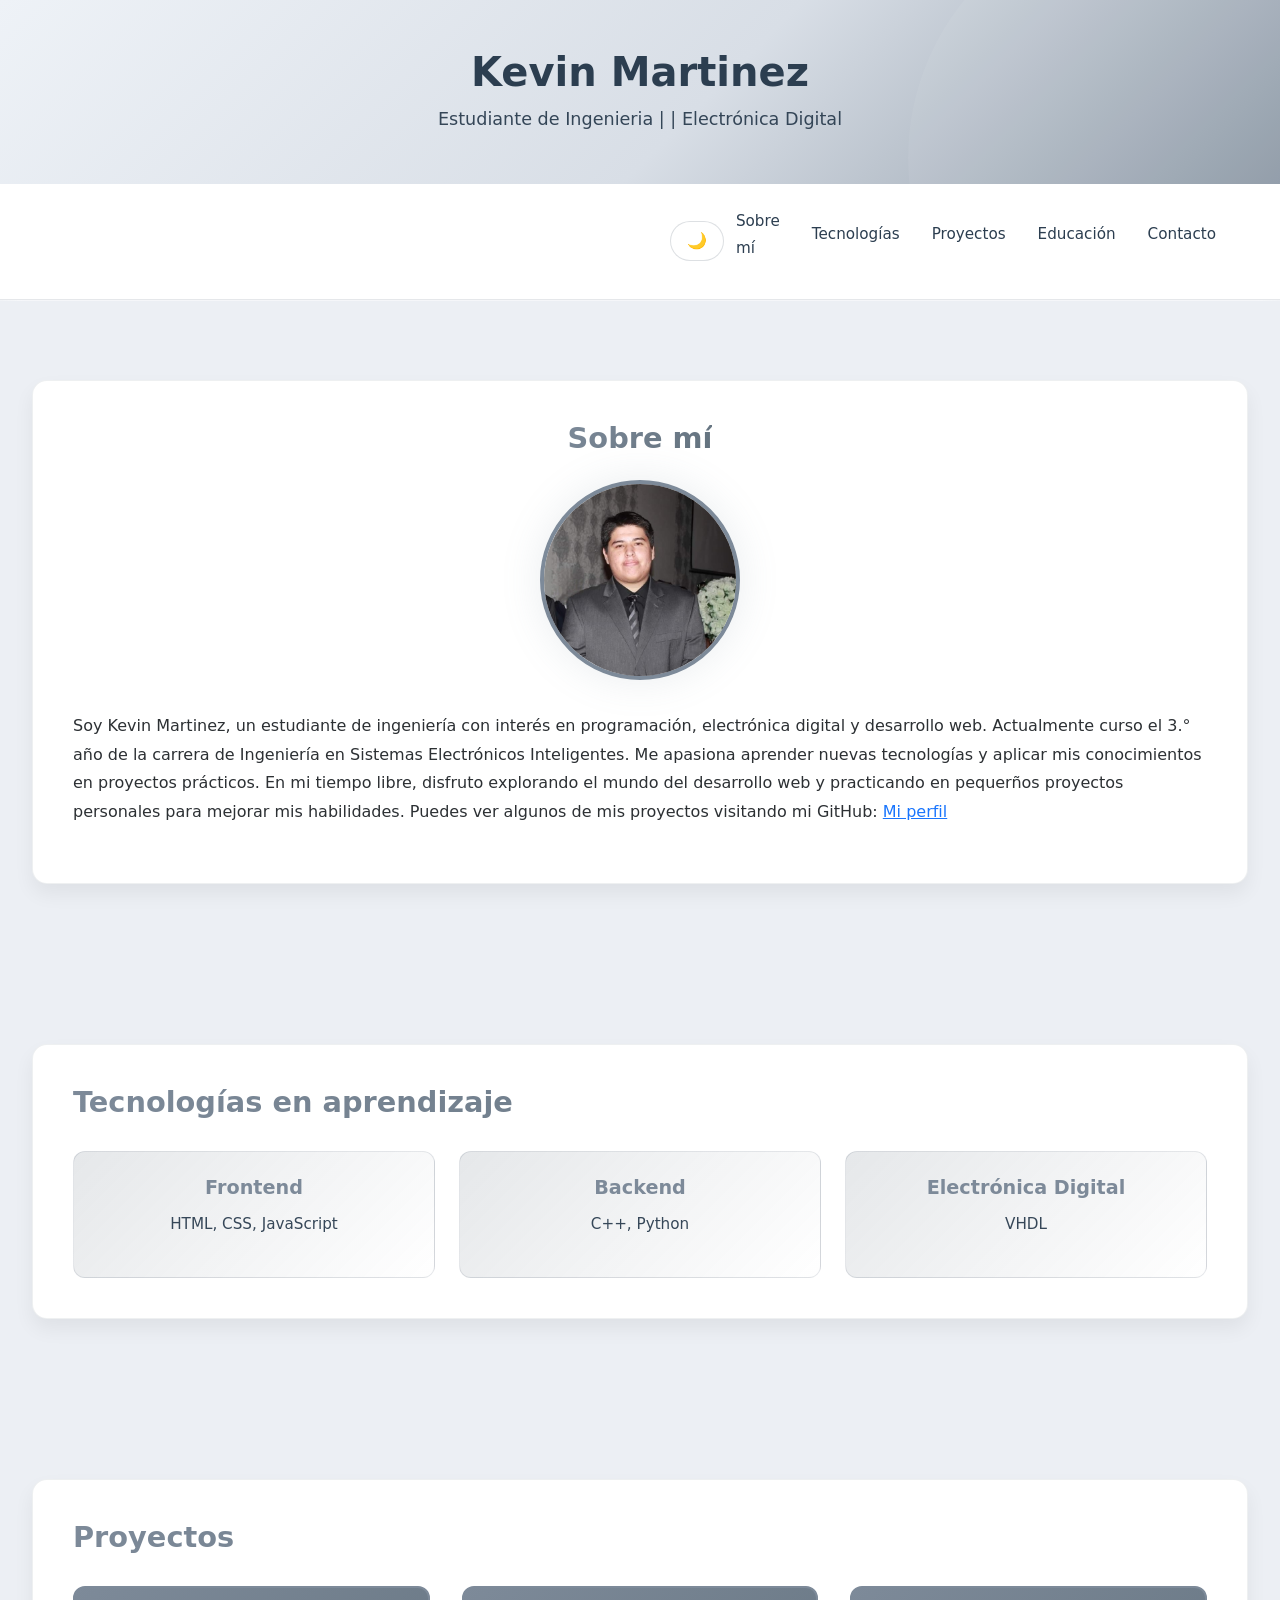
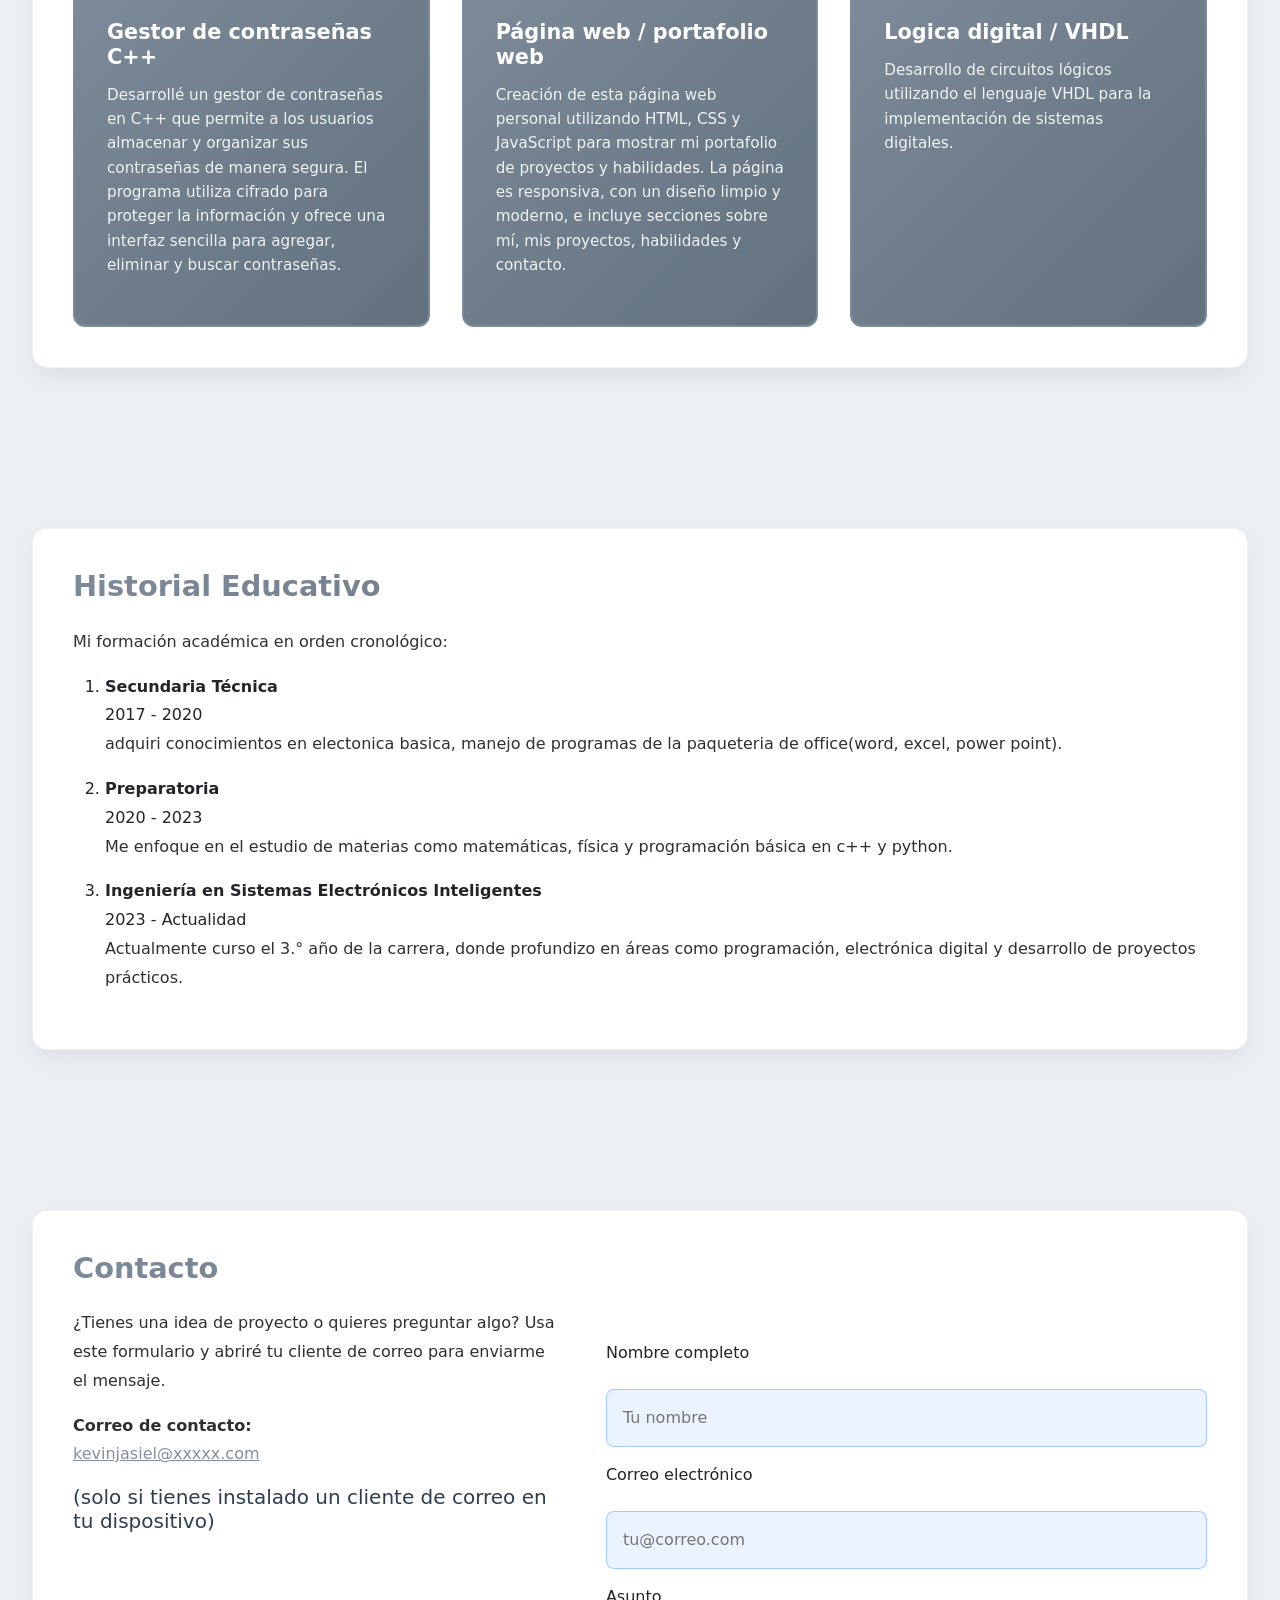
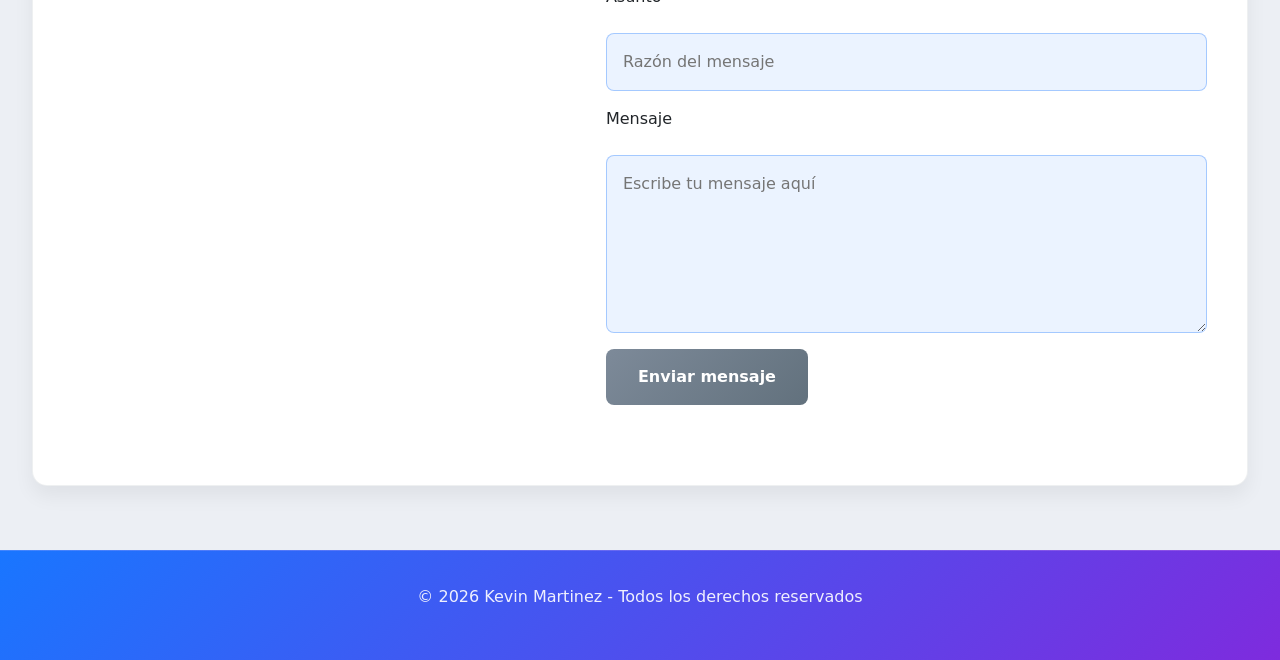
==== index.html @ 5f79be5d "Add files via upload" ====
<!DOCTYPE html>
<html lang="es">

<head>
    <meta charset="UTF-8">
    <meta name="viewport" content="width=device-width, initial-scale=1.0">
    <title>Kevin Martinez | Portafolio</title>

    <!-- CSS -->
    <link rel="stylesheet" href="css/styles.css">

    <!-- Tipografía desde Google Fonts -->
    <link href="https://fonts.googleapis.com/css2?family=Poppins:wght@300;500;700&display=swap" rel="stylesheet">

    <!-- Bootstrap para estilos y componentes listos para usar -->
    <link href="https://cdn.jsdelivr.net/npm/bootstrap@5.3.8/dist/css/bootstrap.min.css" rel="stylesheet" integrity="sha384-sRIl4kxILFvY47J16cr9ZwB07vP4J8+LH7qKQnuqkuIAvNWLzeN8tE5YBujZqJLB" crossorigin="anonymous">
</head>

<body>
    <!-- INICIA ESTRUCTURA SEMANTICA -->
    <!-- HEADER (Estructura semantica) -->
    <header>
        <div class="header-container">
            <div>
                <h1>Kevin Martinez</h1>
                <p style="font-size: 1.1rem; font-weight: 300; margin: 0;">Estudiante de Ingenieria | | Electrónica Digital</p>
            </div>
        </div>
    </header>

    <script src="https://cdn.jsdelivr.net/npm/bootstrap@5.3.8/dist/js/bootstrap.bundle.min.js" integrity="sha384-FKyoEForCGlyvwx9Hj09JcYn3nv7wiPVlz7YYwJrWVcXK/BmnVDxM+D2scQbITxI" crossorigin="anonymous"></script>

    <!-- NAV PRINCIPAL -->
    <nav>
        <div class="nav-container">
            <div class="nav-head">
                <button id="menu-toggle" class="menu-toggle" aria-controls="primary-menu" aria-expanded="false" title="Abrir menú">☰</button>
                <button id="toggle-theme" class="theme-toggle" title="Cambiar modo">🌙</button>
            </div>
            <ul id="primary-menu" class="nav-menu">
                <li><a href="#sobre-mi">Sobre mí</a></li>
                <li><a href="#tecnologias">Tecnologías</a></li>
                <li><a href="#Proyectos">Proyectos</a></li>
                <li><a href="#educacion">Educación</a></li>
                <li><a href="#contacto">Contacto</a></li>
            </ul>
        </div>
    </nav>

    <!-- MAIN -->
    <main>
        <!-- Sección "Sobre mí" -->
        <section id="sobre-mi">
            <!-- agregar clase tarjeta para caja con estilo -->
            <article class="tarjeta">
                <h2>Sobre mí</h2>

                <!-- Foto de perfil -->
                <img src="img/perfil.jpg.jpg" alt="Foto de perfil de Kevin Martinez" width="200" class="profile-img">

                <p>
                    Soy Kevin Martinez, un estudiante de ingeniería con interés en 
                    programación, electrónica digital y desarrollo web. Actualmente curso el 3.° año
                    de la carrera de Ingeniería en Sistemas Electrónicos Inteligentes. 
                 Me apasiona aprender nuevas tecnologías y aplicar mis conocimientos en proyectos 
                 prácticos. En mi tiempo libre, disfruto explorando el mundo del desarrollo web y
                 practicando en pequerños proyectos personales para mejorar mis habilidades.
                 Puedes ver algunos de mis proyectos <!-- Enlace externo: abrir en nueva pestaña -->
                 visitando mi GitHub:
                <a href="https://github.com/jasssyel" target="_blank" rel="noopener noreferrer">Mi perfil</a>
                </p>
            </article>
        </section>

         <!-- SECCIÓN TECNOLOGÍAS (LISTA definición) -->
        <section id="tecnologias">
            <article class="tarjeta">
                <h2>Tecnologías en aprendizaje</h2>
                <div class="tech-grid">
                    <div class="tech-item">
                        <h3>Frontend</h3>
                        <p>HTML, CSS, JavaScript</p>
                    </div>
                    <div class="tech-item">
                        <h3>Backend</h3>
                        <p>C++, Python</p>
                    </div>
                    <div class="tech-item">
                        <h3>Electrónica Digital</h3>
                        <p>VHDL</p>
                    </div>
                </div>
            </article>
        </section>

        <section id="Proyectos">
            <article class="tarjeta">
                <h2>Proyectos</h2>
                <div class="projects-grid">
                    <div class="project-item">
                        <h3>Gestor de contraseñas C++</h3>
                        <p>Desarrollé un gestor de contraseñas en C++ que permite a los usuarios almacenar 
                            y organizar sus contraseñas de manera segura. El programa utiliza cifrado para proteger la 
                            información y ofrece una interfaz sencilla para agregar, eliminar y buscar contraseñas.</p>
                    </div>

                    <div class="project-item">
                        <h3>Página web / portafolio web</h3>
                        <p>Creación de esta página web personal utilizando HTML, CSS y JavaScript 
                            para mostrar mi portafolio de proyectos y habilidades. La página es responsiva,
                             con un diseño limpio y moderno, e incluye secciones sobre mí, mis proyectos, habilidades y contacto.</p>                 
                    </div>
                    <div class="project-item">
                        <h3>Logica digital / VHDL</h3>
                        <p>Desarrollo de circuitos lógicos utilizando el lenguaje VHDL para la implementación
                         de sistemas digitales.</p>
                    </div>
                </div>
            </article>
        </section>

        <!-- SECCIÓN EDUCACION (LISTA ORDENADA) -->
        <section id="educacion">
    <article class="tarjeta">
        <h2>Historial Educativo</h2>

        <p>Mi formación académica en orden cronológico:</p>

        <ol>
            <li>
                 <strong>Secundaria Técnica </strong><br>
                2017 - 2020
                <p>adquiri conocimientos en electonica basica, manejo de programas de la paqueteria de office(word, excel, power point).</p>
            </li>

            <li>
                <strong>Preparatoria </strong><br>
                2020 - 2023
                <p>Me enfoque en el estudio de materias como matemáticas, física y programación básica en c++ y python.</p>
            </li>

            <li>
                <strong>Ingeniería en Sistemas Electrónicos Inteligentes</strong><br>
                2023 - Actualidad
                <p>Actualmente curso el 3.° año de la carrera, donde profundizo en áreas como programación, electrónica digital y desarrollo de proyectos prácticos.</p>
            </li>
        </ol>

    </article>
</section>

        <!-- SECCIÓN CONTACTO -->
        <section id="contacto">
            <article class="tarjeta">
                <h2>Contacto</h2>

                <div class="contact-grid">
                    <div class="contact-info">
                        <p>¿Tienes una idea de proyecto o quieres preguntar algo? Usa este formulario y abriré tu cliente de correo para enviarme el mensaje.</p>
                        <p>
                            <strong>Correo de contacto:</strong><br>
                            <a href="mailto:kevinjasiel1@hotmail.com">kevinjasiel@xxxxx.com</a>
                            <h5>(solo si tienes instalado un cliente de correo en tu dispositivo)</h5>
                        </p>
                    </div>

                    <form id="contact-form" action="#" method="post">
                        <label for="nombre">Nombre completo</label>
                        <input type="text" id="nombre" name="nombre" placeholder="Tu nombre" required>

                        <label for="email">Correo electrónico</label>
                        <input type="email" id="email" name="email" placeholder="tu@correo.com" required>

                        <label for="asunto">Asunto</label>
                        <input type="text" id="asunto" name="asunto" placeholder="Razón del mensaje" required>

                        <label for="mensaje">Mensaje</label>
                        <textarea id="mensaje" name="mensaje" rows="6" placeholder="Escribe tu mensaje aquí" required></textarea>

                        <button type="submit">Enviar mensaje</button>
                        <p class="form-message" aria-live="polite"></p>
                    </form>
                </div>
            </article>
        </section>
    </main>

    <!-- FOOTER (pie de página) -->
    <footer>
        <p>&copy; 2026 Kevin Martinez - Todos los derechos reservados</p>
    </footer>
    <!-- FIN estructura semántica -->

    <!-- Script personalizado para interacciones (tema oscuro, etc.) -->
    <script src="script.js"></script>
</body>

</html>
---- css/styles.css ----
/* VARIABLES GLOBALES - MODO DÍA (CLARO) */
:root {
    --color-primario: #7d8a99; /* gris azulado suave */
    --color-secundario: #62717d; /* gris medio para contraste */
    --color-fondo: #eceff4; /* fondo gris claro */
    --letras-titulo: #2c3e50; /* texto oscuro suave */
    --color-hover: #9aa5b3; /* hover suave */
    --color-accent: #aab7c4; /* acento tenue */
    --color-nav: rgba(255, 255, 255, 0.92); /* navegación clara */
    --color-toggle-bg: rgba(255, 255, 255, 0.85);
    --color-toggle-border: rgba(44, 62, 80, 0.16);

    --fuente-principal: 'Poppins', sans-serif;
    --color-tarjeta: #ffffff;       
    --shadow-lg: 0 20px 40px rgba(0, 0, 0, 0.08);
    --shadow-md: 0 10px 20px rgba(0, 0, 0, 0.06);
    --color-border: rgba(44, 62, 80, 0.12);
    --color-border-light: rgba(44, 62, 80, 0.08);
    --color-shadow-glow: rgba(125, 140, 153, 0.16);
}

/* MODO OSCURO - MODO NOCHE */
body.dark-mode {
    --color-fondo: #0a0e21;
    --color-primario: #00d9ff;
    --color-secundario: #0096d6;
    --letras-titulo: #f1f1f1;
    --color-hover: #00b8d4;
    --color-tarjeta: #596f9e;
    --color-border: rgba(72, 106, 112, 0.2);
    --color-border-light: rgba(47, 151, 169, 0.1);
    --color-shadow-glow: rgba(96, 205, 219, 0.4);
    --color-nav: rgba(15, 23, 42, 0.95);
    --color-toggle-bg: rgba(50, 50, 100, 0.4);
    --color-toggle-border: rgba(240, 247, 255, 0.4);
}

body.dark-mode section {
    background-color: var(--color-fondo);
}

body.dark-mode header {
    background: linear-gradient(135deg, #081427 0%, #102241 55%, #142d4f 100%);
}

.tarjeta {
    border: 1px solid var(--color-border);
}

body.dark-mode .tarjeta {
    background: var(--color-tarjeta);
    color: #c0d9ea;
    border: 1px solid var(--color-border);
} 

body.dark-mode input,
body.dark-mode textarea {
    background: rgba(64, 82, 120, 0.8);
    color: var(--letras-titulo);
    border-color: var(--color-border);
}

input,
textarea {
    background: rgba(0, 102, 255, 0.08);
    border-color: rgba(0, 102, 255, 0.3);
}

body.dark-mode input:focus,
body.dark-mode textarea:focus {
    border-color: var(--color-primario);
    box-shadow: 0 0 15px var(--color-shadow-glow);
}

/* RESET Y MODELO DE CAJA  (Estilo general de la página)*/
html {
    margin: 0;
    padding: 0;
    width: 100%;
    height: 100%;
}

* {
    margin: 0;
    padding: 0;
    box-sizing: border-box;
}

body {
    min-height: 100vh;
    display: flex;
    flex-direction: column;
    font-family: var(--fuente-principal);
    background-color: var(--color-fondo);
    color: var(--letras-titulo);
    line-height: 1.7;
    scroll-behavior: smooth;
}

main {
    flex: 1;
}

/* Estilos para encabezados - más especifíco */
header h1 {
    color: var(--letras-titulo);
}

section h1, 
section h2, 
section h3, 
section h4, 
section h5, 
section h6,
article h1,
article h2,
article h3,
article h4,
article h5,
article h6 {
    color: var(--letras-titulo);
    margin-bottom: 1.5rem;
}

article h2 {
    font-size: 1.8rem;
    font-weight: 700;
    background: linear-gradient(135deg, var(--color-primario), var(--color-secundario));
    -webkit-background-clip: text;
    -webkit-text-fill-color: transparent;
    background-clip: text;
    margin-bottom: 1.5rem;
}

/* HEADER (Encabezado) */
header {
    background: linear-gradient(135deg, #eef2f7 0%, #d8dee6 55%, #8d99a6 100%);
    color: var(--letras-titulo);
    padding: 3rem 2rem;
    text-align: center;
    transition: background-color 0.3s ease, color 0.3s ease;
    width: 100%;
    margin: 0;
    box-sizing: border-box;
    position: relative;
    overflow: hidden;
}

header::before {
    content: '';
    position: absolute;
    top: -50%;
    right: -10%;
    width: 500px;
    height: 500px;
    background: rgba(255, 255, 255, 0.05);
    border-radius: 50%;
    animation: floatBg 20s ease-in-out infinite;
}

@keyframes floatBg {
    0%, 100% { transform: translateY(0px); }
    50% { transform: translateY(20px); }
}

header h1 {
    font-size: 2.5rem;
    font-weight: 700;
    margin-bottom: 0.5rem;
    position: relative;
    z-index: 1;
}

.header-container {
    display: flex;
    justify-content: center;
    align-items: center;
    max-width: 2300px;
    margin: 0 auto;
}

.theme-toggle {
    background: rgba(240, 247, 255, 0.2);
    border: 2px solid rgba(240, 247, 255, 0.8);
    color: var(--letras-titulo);
    font-size: 1.2rem;
    cursor: pointer;
    transition: all 0.5s ease;
    width: 80px;
    height: 40px;
    display: flex;
    align-items: center;
    justify-content: flex-end;
    padding: 0 8px;
    border-radius: 20px;
    position: relative;
}

.theme-toggle .toggle-icon {
    display: none;
    transition: all 0.5s ease;
    line-height: 1;
}

/* Modo día: muestra sol a la derecha */
.theme-toggle .toggle-icon.day {
    display: block;
}

/* Modo noche: muestra luna a la izquierda */
body.dark-mode .theme-toggle {
    justify-content: flex-start;
    background: rgba(50, 50, 100, 0.4);
}

body.dark-mode .theme-toggle .toggle-icon.night {
    display: block;
}

body.dark-mode .theme-toggle .toggle-icon.day {
    display: none;
}

.theme-toggle:hover {
    background: rgba(240, 247, 255, 0.3);
    transform: scale(1.05);
}

.theme-toggle:active {
    transform: scale(0.95);
}
#sobre-mi article{
    display: flex;
    flex-direction: column;
    align-items: center;
}

/* NAV - FLEXBOX (Estilo y acomodo) */
nav {
    background: var(--color-nav);
    backdrop-filter: blur(10px);
    width: 100%;
    margin: 0;
    padding: 0;
    box-sizing: border-box;
    border-bottom: 1px solid var(--color-border);
    position: sticky;
    top: 0;
    z-index: 100;
}

.nav-container {
    max-width: 1200px;
    margin: 0 auto;
    display: flex;
    flex-direction: column;
    gap: 0.75rem;
    padding: 0 1.5rem;
}

.nav-head {
    width: 100%;
    display: flex;
    justify-content: space-between;
    align-items: center;
    gap: 1rem;
    padding: 0.75rem 0;
}

.menu-toggle {
    display: flex;
    align-items: center;
    justify-content: center;
    gap: 0.5rem;
    background: var(--color-toggle-bg);
    border: 1px solid var(--color-toggle-border);
    color: var(--letras-titulo);
    padding: 0.85rem 1rem;
    border-radius: 12px;
    cursor: pointer;
    font-size: 1.1rem;
    transition: background 0.3s ease, transform 0.3s ease;
}

.menu-toggle:hover {
    background: rgba(240, 247, 255, 0.35);
    transform: translateY(-1px);
}

.nav-menu {
    list-style: none;
    display: flex;
    flex-direction: column;
    gap: 1rem;
    width: 100%;
    max-height: 0;
    overflow: hidden;
    transition: max-height 0.3s ease;
    padding: 0;
    margin: 0;
}

.nav-menu.open {
    max-height: 450px;
    padding: 1rem 0;
}

.nav-menu li {
    width: 100%;
    text-align: center;
}

nav a,
nav .theme-toggle {
    color: var(--letras-titulo);
}

nav a {
    text-decoration: none;
    font-weight: 500;
    transition: 0.3s ease;
    position: relative;
    font-size: 0.95rem;
    display: inline-block;
    width: 100%;
    padding: 0.75rem 1rem;
    border-radius: 10px;
}

nav a::after {
    content: '';
    position: absolute;
    bottom: 10px;
    left: 1rem;
    width: 0;
    height: 2px;
    background: var(--color-primario);
    transition: width 0.3s ease;
}

nav a:hover {
    color: var(--color-primario);
    background: rgba(255,255,255,0.18);
}

nav a:hover::after {
    width: calc(100% - 2rem);
}

nav .theme-toggle {
    border: 1px solid var(--color-toggle-border);
    background: var(--color-toggle-bg);
    padding: 0.85rem 1rem;
    margin: 0;
    font-size: 1rem;
    border-radius: 12px;
}

@media (min-width: 768px) {
    .menu-toggle {
        display: none;
    }

    .nav-head {
        justify-content: flex-end;
    }

    .nav-menu {
        flex: 1;
        flex-direction: row;
        justify-content: center;
        align-items: center;
        max-height: none;
        width: auto;
        overflow: visible;
        gap: 2rem;
        padding: 1rem 0;
    }

    .nav-menu li {
        width: auto;
        text-align: initial;
    }

    nav a,
    nav .theme-toggle {
        width: auto;
        padding: 0.5rem 0;
        border-radius: 0;
    }

    nav a::after {
        bottom: -5px;
        left: 0;
        width: 0;
    }

    .nav-container {
        flex-direction: row;
        align-items: center;
        justify-content: space-between;
    }

    nav .theme-toggle {
        border-radius: 20px;
        padding: 0.65rem 1rem;
    }
}

/* SECCIONES */
section {
    padding: 4rem 2rem;
    display: flex;
    justify-content: center;
    background-color: var(--color-fondo);
    position: relative;
}

/*usar clase .tarjeta para verse como caja*/
section .tarjeta {
    width: 100%;                        /* 100% del elemento padre (la sección) */
    max-width: var(--seccion-ancho, none); /* si se define, restringe el ancho */
    min-height: var(--seccion-alto, auto);
    margin: 1rem 0;                      /* espacio vertical entre cajas */
}

section:last-of-type .tarjeta {
    margin-bottom: 0;                    /*extiende el margen*/
}

article {
    max-width: 1000px;
    margin: auto;
}

/* GALERÍA - CSS GRID (organzador de proyectos//interactividad)*/
.galeria {
    display: grid;                 /* GRID */
    grid-template-columns: 1fr;    /* 1 columna en móvil */
    gap: 1rem;
    margin-top: 2rem;
}

.tarjeta {
    background: var(--color-tarjeta);
    padding: 2.5rem;
    border-radius: 15px;
    border: 1px solid var(--color-border-light);
    box-shadow: var(--shadow-md);
    transition: 0.4s cubic-bezier(0.4, 0, 0.2, 1);
    position: relative;
    overflow: hidden;
}

.tarjeta::before {
    content: '';
    position: absolute;
    top: 0;
    left: -100%;
    width: 100%;
    height: 100%;
    background: linear-gradient(90deg, transparent, var(--color-border), transparent);
    transition: left 0.5s ease;
}

.tarjeta:hover {
    transform: translateY(-8px);
    box-shadow: var(--shadow-lg);
    border-color: var(--color-border);
}

.tarjeta:hover::before {
    left: 100%;
}

/* FORMULARIO */
form {
    margin-top: 2rem;
}

label {
    display: block;
    margin-bottom: 0.5rem;
    font-weight: 500;
}

input, textarea {
    width: 100%;
    max-width: 100%;
    padding: 1rem;
    margin-bottom: 1.5rem;
    border: 1px solid rgba(0, 102, 255, 0.3);
    border-radius: 8px;
    font-family: var(--fuente-principal);
    background: rgba(0, 102, 255, 0.08);
    color: var(--letras-titulo);
    transition: 0.3s ease;
}

input:focus,
textarea:focus {
    outline: none;
    border-color: var(--color-primario);
    background: var(--color-border);
    box-shadow: 0 0 15px var(--color-shadow-glow);
    transform: translateY(-2px);
}

#contact-form {
    display: grid;
    gap: 1rem;
    width: 100%;
    min-width: 0;
}

.contact-grid {
    display: grid;
    gap: 2rem;
    grid-template-columns: 1fr;
    align-items: start;
}

button[type="submit"], input[type="submit"] {
    background: linear-gradient(135deg, var(--color-primario), var(--color-secundario));
    color: #ffffff;
    border: none;
    border-radius: 8px;
    padding: 1rem 2rem;
    cursor: pointer;
    font-weight: 600;
    transition: 0.3s ease;
    font-size: 1rem;
    width: fit-content;
}

button[type="submit"]:hover, input[type="submit"]:hover {
    transform: translateY(-2px);
    box-shadow: 0 10px 25px var(--color-shadow-glow);
}

button[type="submit"]:active, input[type="submit"]:active {
    transform: translateY(0);
}

.contact-info {
    padding-right: 1rem;
}

.contact-info p {
    margin-bottom: 1rem;
}

.contact-info a {
    color: var(--color-primario);
}

.form-message {
    margin-top: 0.5rem;
    color: #f8f8ff;
    opacity: 0.9;
    font-size: 0.95rem;
}

@media (min-width: 900px) {
    .contact-grid {
        grid-template-columns: 1fr 1.2fr;
        align-items: start;
    }
}


/* FOOTER (pie de página) */
footer {
    background: linear-gradient(135deg, rgba(0, 103, 255, 0.9), rgba(112, 20, 218, 0.9));
    border-top: 1px solid rgba(255, 255, 255, 0.15);
    color: #f8f8ff;
    text-align: center;
    padding: 2rem;
    margin-top: 0;
    width: 100%;
    box-sizing: border-box;
}

body.dark-mode footer {
    background: linear-gradient(135deg, rgba(10, 22, 53, 0.95), rgba(0, 102, 255, 0.85));
}

/* IMAGEN DE PERFIL */
.profile-img {
    width: 200px;
    height: 200px;
    border-radius: 50%;
    border: 4px solid var(--color-primario);
    box-shadow: 0 0 40px var(--color-shadow-glow);
    object-fit: cover;
    margin-bottom: 2rem;
    transition: 0.4s ease;
    animation: glow 3s ease-in-out infinite;
}

.project-img {
    width: 100%;
    max-width: 100%;
    height: auto;
    display: block;
    border-radius: 12px;
    margin: 1.5rem 0;
    object-fit: cover;
}

.profile-img:hover {
    transform: scale(1.08);
    box-shadow: 0 0 60px var(--color-shadow-glow);
}

@keyframes glow {
    0%, 100% { box-shadow: 0 0 40px var(--color-shadow-glow); }
    50% { box-shadow: 0 0 60px var(--color-shadow-glow); }
}

/* LISTA DE DEFINICIONES MEJORADA */
dl {
    display: grid;
    grid-template-columns: repeat(auto-fit, minmax(250px, 1fr));
    gap: 1.5rem;
    margin-top: 1.5rem;
}

dt {
    font-weight: 700;
    color: var(--color-primario);
    margin-bottom: 0.5rem;
}

dd {
    margin-left: 0;
    color: rgba(240, 247, 255, 0.9);
}

/* GRID DE TECNOLOGÍAS */
.tech-grid {
    display: grid;
    grid-template-columns: repeat(auto-fit, minmax(200px, 1fr));
    gap: 1.5rem;
    margin-top: 2rem;
}

.tech-item {
    background: linear-gradient(135deg, var(--color-border), transparent);
    padding: 1.5rem;
    border-radius: 12px;
    border: 1px solid var(--color-border);
    transition: 0.3s cubic-bezier(0.4, 0, 0.2, 1);
    text-align: center;
}

.tech-item:hover {
    transform: translateY(-5px);
    box-shadow: 0 10px 30px var(--color-shadow-glow);
    border-color: var(--color-primario);
}

.tech-item h3 {
    color: var(--color-primario);
    font-size: 1.2rem;
    margin-bottom: 0.8rem;
    font-weight: 700;
}

.tech-item p {
    color: var(--letras-titulo);
    font-size: 0.95rem;
    line-height: 1.6;
}

/* GRID DE PROYECTOS */
.projects-grid {
    display: grid;
    grid-template-columns: repeat(auto-fit, minmax(250px, 1fr));
    gap: 2rem;
    margin-top: 2rem;
}

.project-item {
    background: linear-gradient(135deg, var(--color-primario) 0%, var(--color-secundario) 100%);
    padding: 2rem;
    border-radius: 12px;
    border: 2px solid var(--color-primario);
    transition: 0.3s cubic-bezier(0.4, 0, 0.2, 1);
    position: relative;
    overflow: hidden;
}

.project-item::before {
    content: '';
    position: absolute;
    top: 0;
    left: -100%;
    width: 100%;
    height: 100%;
    background: rgba(255, 255, 255, 0.1);
    transition: left 0.5s ease;
}

.project-item:hover {
    transform: translateY(-10px);
    box-shadow: 0 20px 40px var(--color-shadow-glow);
}

.project-item:hover::before {
    left: 100%;
}

.project-item h3 {
    color: #ffffff;
    font-size: 1.3rem;
    margin-bottom: 0.8rem;
    font-weight: 700;
    position: relative;
    z-index: 1;
}

.project-item p {
    color: rgba(255, 255, 255, 0.95);
    font-size: 0.95rem;
    line-height: 1.6;
    position: relative;
    z-index: 1;
}

/* LISTAS ORDENADAS Y DESORDENADAS */
ul, ol {
    margin-left: 0;
    padding-left: 1.5rem;
}

ul li, ol li {
    margin-bottom: 0.8rem;
    line-height: 1.8;
}

/* ENLACES MEJORADOS */
a {
    color: var(--color-primario);
    text-decoration: none;
    position: relative;
    transition: 0.3s ease;
}

a:not(.theme-toggle)::after {
    content: '';
    position: absolute;
    bottom: -2px;
    left: 0;
    width: 0;
    height: 2px;
    background: var(--color-primario);
    transition: width 0.3s ease;
}

a:hover:not(.theme-toggle) {
    color: var(--color-accent);
}

a:hover:not(.theme-toggle)::after {
    width: 100%;
    background: var(--color-accent);
}

/* PÁRRAFOS */
p {
    line-height: 1.8;
    opacity: 0.95;
}

/* MEDIA QUERIES (Adaptar para tamaños de pantalla) */
@media (min-width: 768px) {

    .projects-grid {
        grid-template-columns: repeat(2, 1fr); /* 2 columnas tablet */
    }

}

@media (min-width: 1024px) {

    .projects-grid {
        grid-template-columns: repeat(3, 1fr); /* 3 columnas escritorio */
    }

}
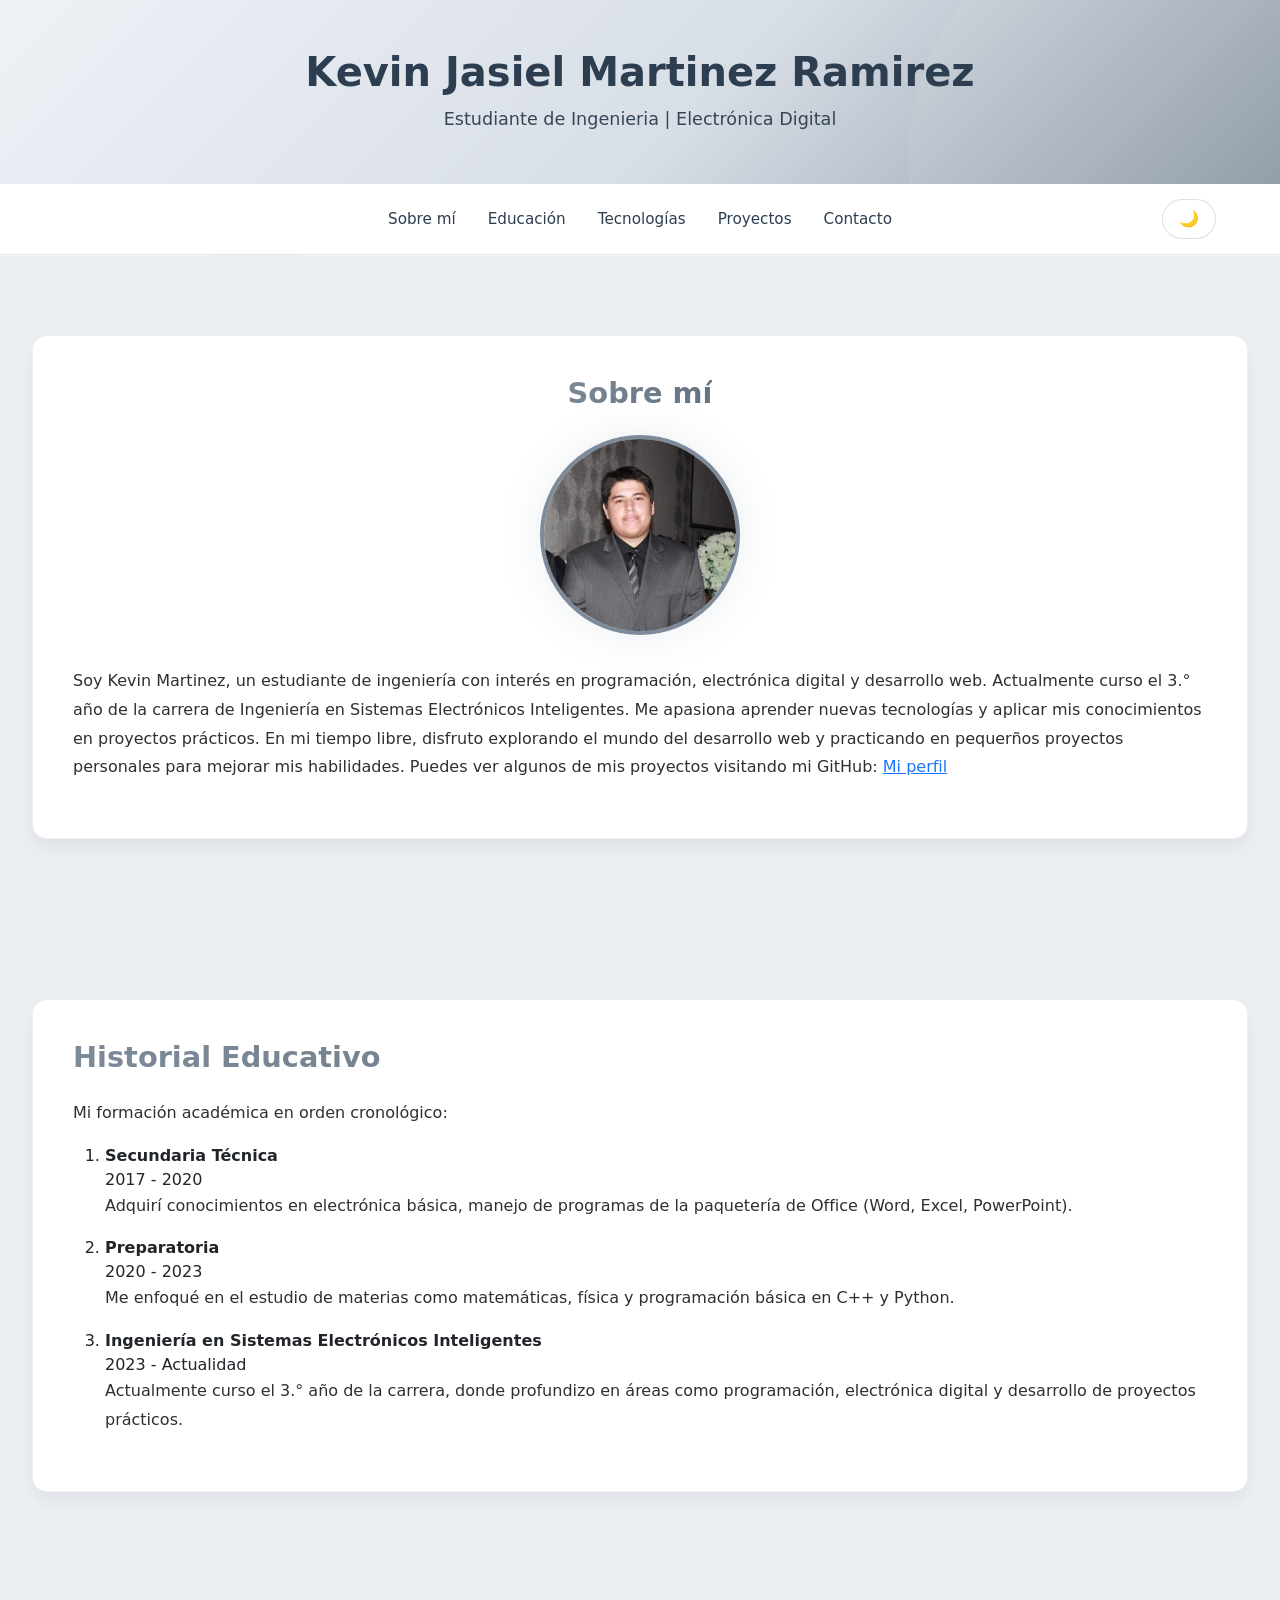
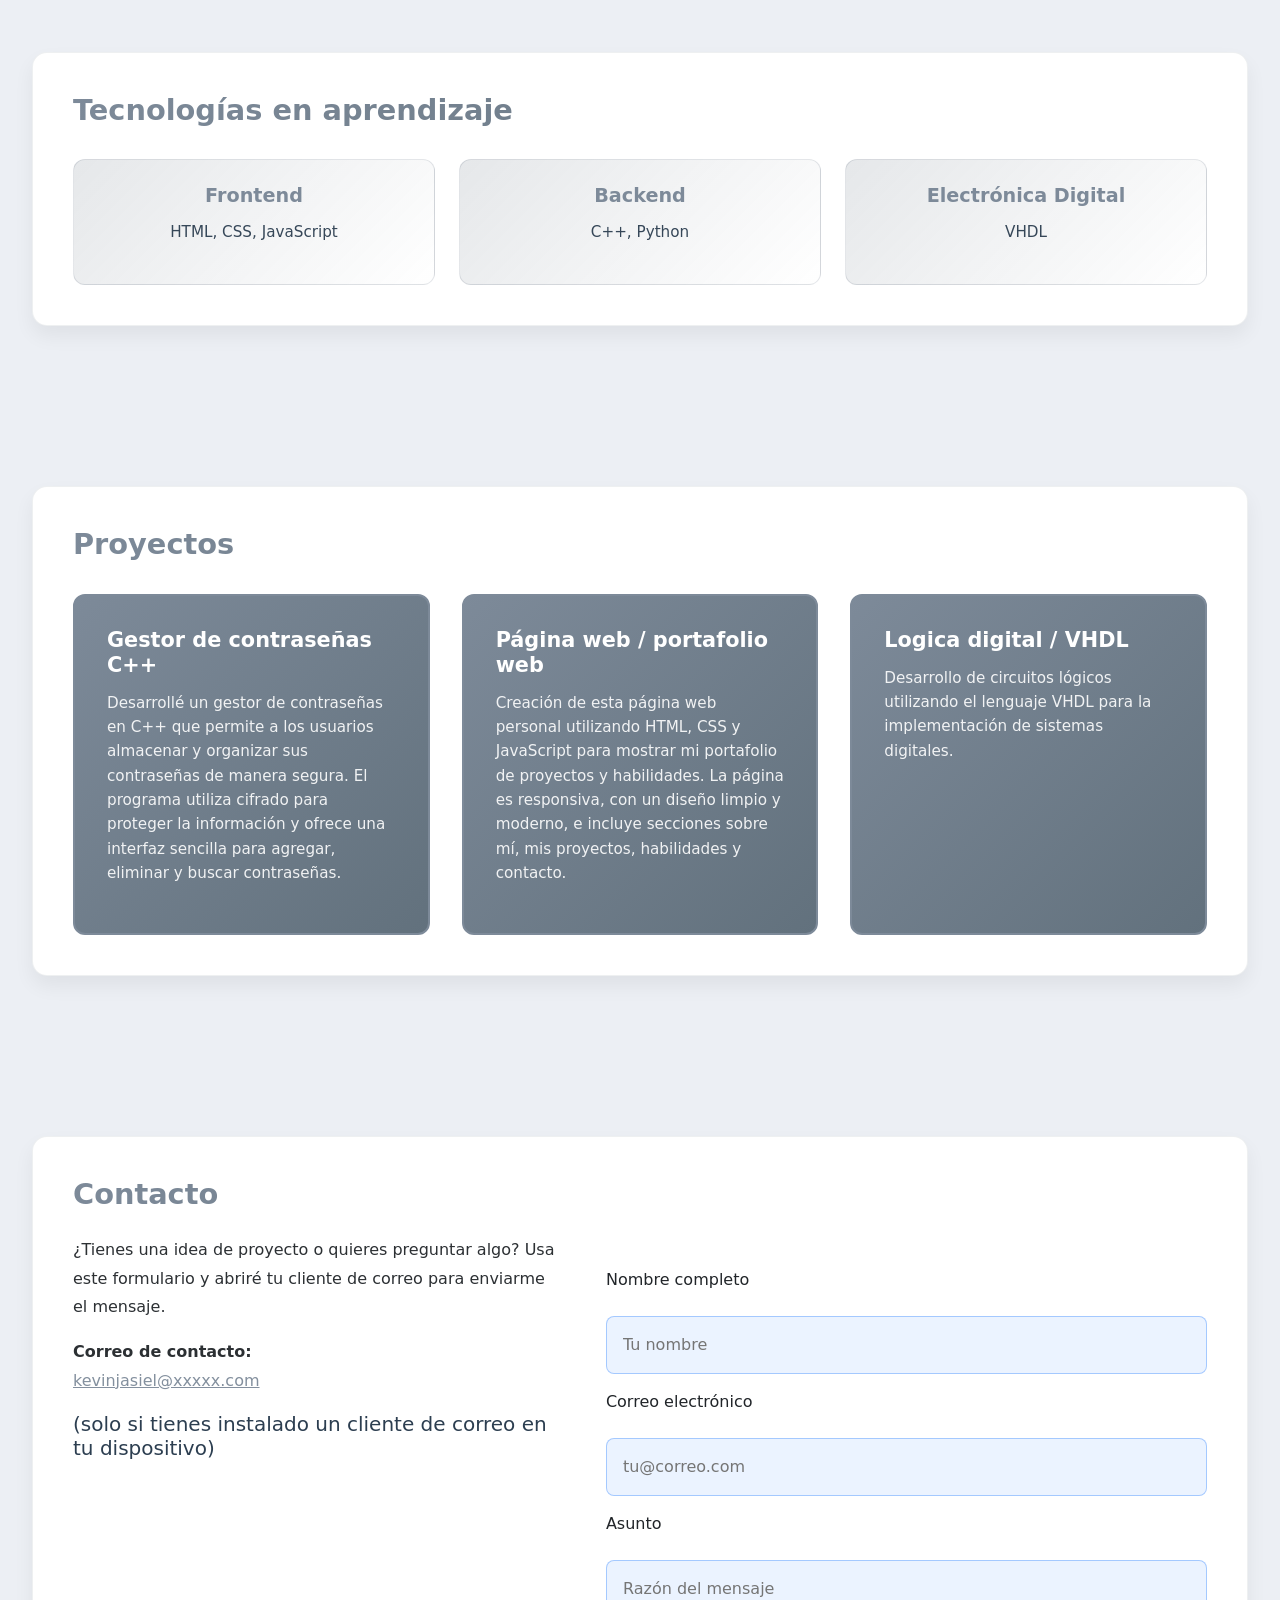
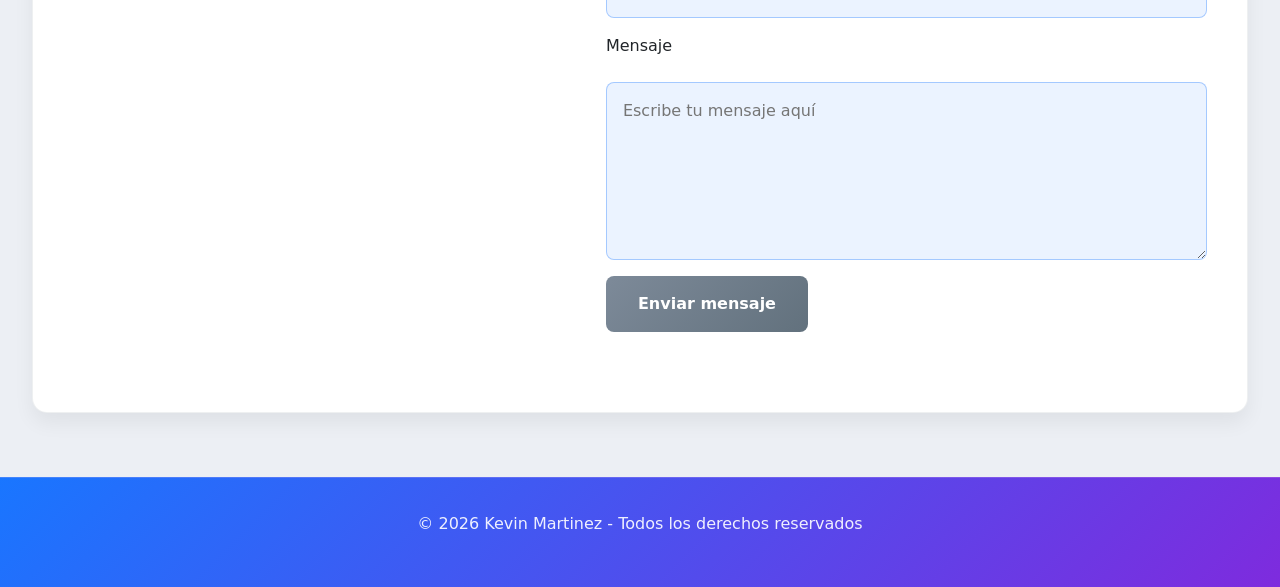
==== commit c9a4ff6b: "Add files via upload" ====
--- a/index.html
+++ b/index.html
@@ -22,8 +22,8 @@
     <header>
         <div class="header-container">
             <div>
-                <h1>Kevin Martinez</h1>
-                <p style="font-size: 1.1rem; font-weight: 300; margin: 0;">Estudiante de Ingenieria | | Electrónica Digital</p>
+                <h1>Kevin Jasiel Martinez Ramirez</h1>
+                <p style="font-size: 1.1rem; font-weight: 300; margin: 0;">Estudiante de Ingenieria | Electrónica Digital</p>
             </div>
         </div>
     </header>
@@ -39,9 +39,9 @@
             </div>
             <ul id="primary-menu" class="nav-menu">
                 <li><a href="#sobre-mi">Sobre mí</a></li>
+                <li><a href="#educacion">Educación</a></li>
                 <li><a href="#tecnologias">Tecnologías</a></li>
                 <li><a href="#Proyectos">Proyectos</a></li>
-                <li><a href="#educacion">Educación</a></li>
                 <li><a href="#contacto">Contacto</a></li>
             </ul>
         </div>
@@ -69,6 +69,35 @@
                  visitando mi GitHub:
                 <a href="https://github.com/jasssyel" target="_blank" rel="noopener noreferrer">Mi perfil</a>
                 </p>
+            </article>
+        </section>
+
+        <!-- SECCIÓN EDUCACION (LISTA ORDENADA) -->
+        <section id="educacion">
+            <article class="tarjeta">
+                <h2>Historial Educativo</h2>
+
+                <p>Mi formación académica en orden cronológico:</p>
+
+                <ol>
+                    <li>
+                        <strong>Secundaria Técnica</strong><br>
+                        2017 - 2020
+                        <p>Adquirí conocimientos en electrónica básica, manejo de programas de la paquetería de Office (Word, Excel, PowerPoint).</p>
+                    </li>
+
+                    <li>
+                        <strong>Preparatoria</strong><br>
+                        2020 - 2023
+                        <p>Me enfoqué en el estudio de materias como matemáticas, física y programación básica en C++ y Python.</p>
+                    </li>
+
+                    <li>
+                        <strong>Ingeniería en Sistemas Electrónicos Inteligentes</strong><br>
+                        2023 - Actualidad
+                        <p>Actualmente curso el 3.° año de la carrera, donde profundizo en áreas como programación, electrónica digital y desarrollo de proyectos prácticos.</p>
+                    </li>
+                </ol>
             </article>
         </section>
 
@@ -119,36 +148,6 @@
             </article>
         </section>
 
-        <!-- SECCIÓN EDUCACION (LISTA ORDENADA) -->
-        <section id="educacion">
-    <article class="tarjeta">
-        <h2>Historial Educativo</h2>
-
-        <p>Mi formación académica en orden cronológico:</p>
-
-        <ol>
-            <li>
-                 <strong>Secundaria Técnica </strong><br>
-                2017 - 2020
-                <p>adquiri conocimientos en electonica basica, manejo de programas de la paqueteria de office(word, excel, power point).</p>
-            </li>
-
-            <li>
-                <strong>Preparatoria </strong><br>
-                2020 - 2023
-                <p>Me enfoque en el estudio de materias como matemáticas, física y programación básica en c++ y python.</p>
-            </li>
-
-            <li>
-                <strong>Ingeniería en Sistemas Electrónicos Inteligentes</strong><br>
-                2023 - Actualidad
-                <p>Actualmente curso el 3.° año de la carrera, donde profundizo en áreas como programación, electrónica digital y desarrollo de proyectos prácticos.</p>
-            </li>
-        </ol>
-
-    </article>
-</section>
-
         <!-- SECCIÓN CONTACTO -->
         <section id="contacto">
             <article class="tarjeta">
--- a/css/styles.css
+++ b/css/styles.css
@@ -96,6 +96,31 @@
     color: var(--letras-titulo);
     line-height: 1.7;
     scroll-behavior: smooth;
+    position: relative;
+    overflow-x: hidden;
+}
+
+body::before {
+    content: '';
+    position: fixed;
+    inset: 0;
+    z-index: -1;
+    pointer-events: none;
+    background-image:
+        radial-gradient(circle at 20% 20%, rgba(126, 172, 255, 0.18), transparent 22%),
+        radial-gradient(circle at 80% 80%, rgba(173, 103, 255, 0.18), transparent 18%);
+    opacity: 0.7;
+    filter: blur(40px);
+    animation: floatBackground 30s ease-in-out infinite;
+}
+
+@keyframes floatBackground {
+    0%, 100% {
+        transform: translate3d(0, 0, 0) scale(1);
+    }
+    50% {
+        transform: translate3d(0, -25px, 0) scale(1.05);
+    }
 }
 
 main {
@@ -362,12 +387,24 @@
         display: none;
     }
 
+    .nav-container {
+        position: relative;
+        flex-direction: row;
+        align-items: center;
+        justify-content: center;
+    }
+
     .nav-head {
+        position: absolute;
+        right: 1.5rem;
+        top: 50%;
+        transform: translateY(-50%);
         justify-content: flex-end;
+        width: auto;
     }
 
     .nav-menu {
-        flex: 1;
+        flex: none;
         flex-direction: row;
         justify-content: center;
         align-items: center;
@@ -376,6 +413,7 @@
         overflow: visible;
         gap: 2rem;
         padding: 1rem 0;
+        margin: 0 auto;
     }
 
     .nav-menu li {
@@ -394,12 +432,6 @@
         bottom: -5px;
         left: 0;
         width: 0;
-    }
-
-    .nav-container {
-        flex-direction: row;
-        align-items: center;
-        justify-content: space-between;
     }
 
     nav .theme-toggle {
@@ -729,14 +761,19 @@
     z-index: 1;
 }
 
-/* LISTAS ORDENADAS Y DESORDENADAS */
-ul, ol {
-    margin-left: 0;
-    padding-left: 1.5rem;
-}
-
-ul li, ol li {
-    margin-bottom: 0.8rem;
+body.js .tarjeta {
+    opacity: 0;
+    transform: translateY(30px);
+    filter: blur(10px);
+    transition: opacity 0.9s ease, transform 0.9s ease, filter 0.9s ease;
+}
+
+body.js .tarjeta.visible {
+    opacity: 1;
+    transform: translateY(0);
+    filter: blur(0);
+}
+
     line-height: 1.8;
 }
 
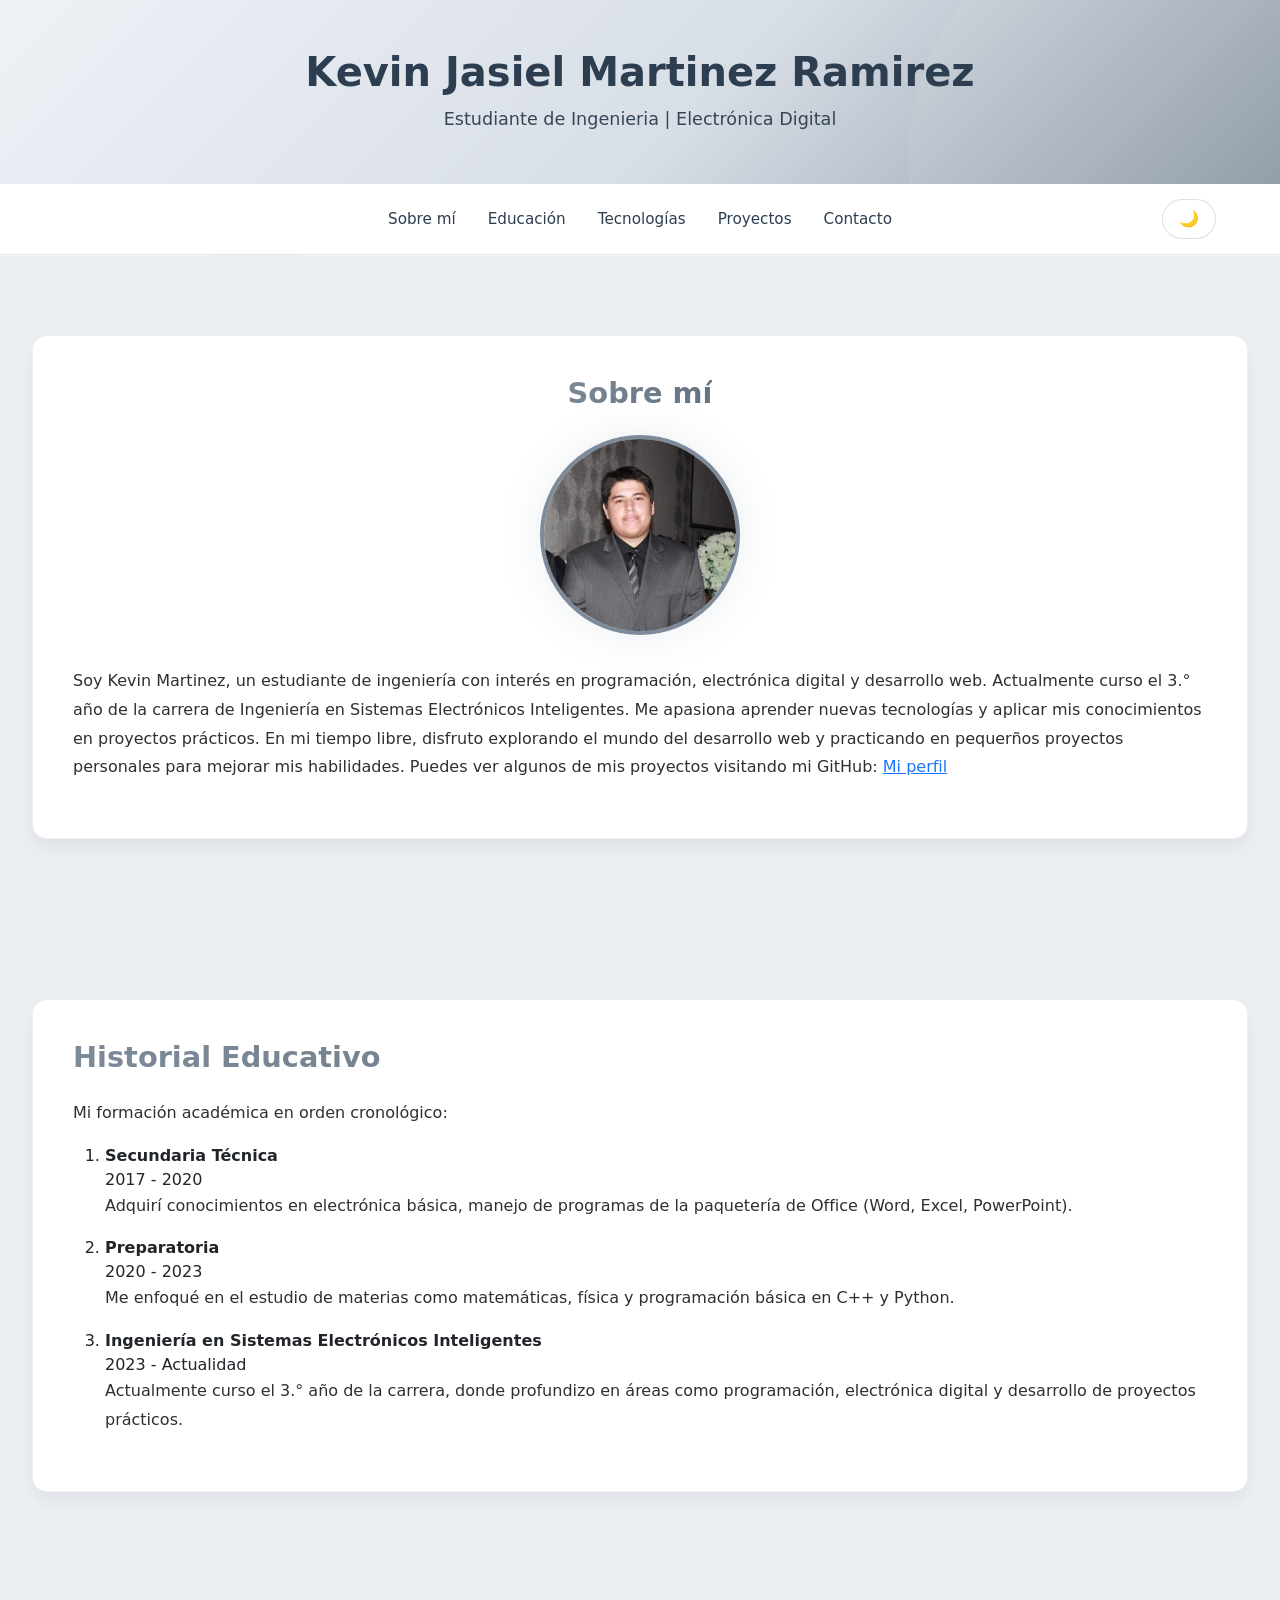
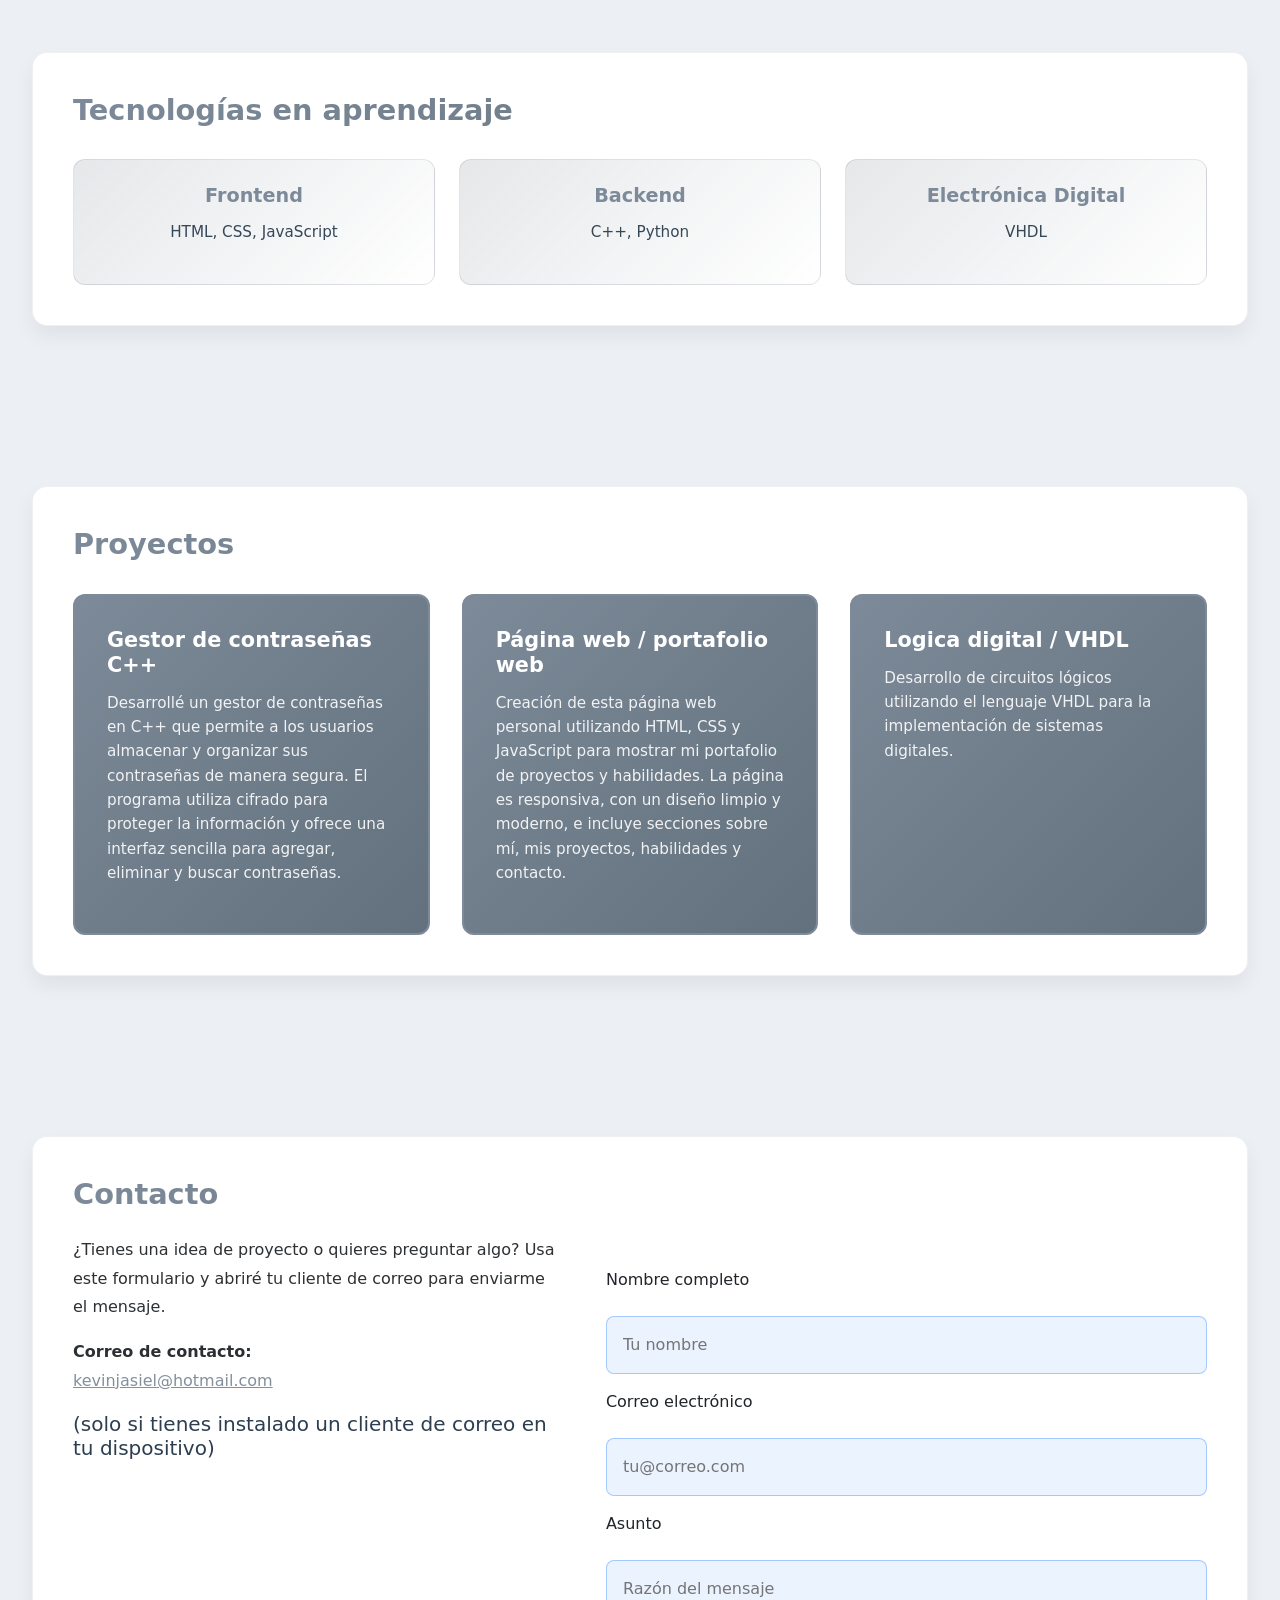
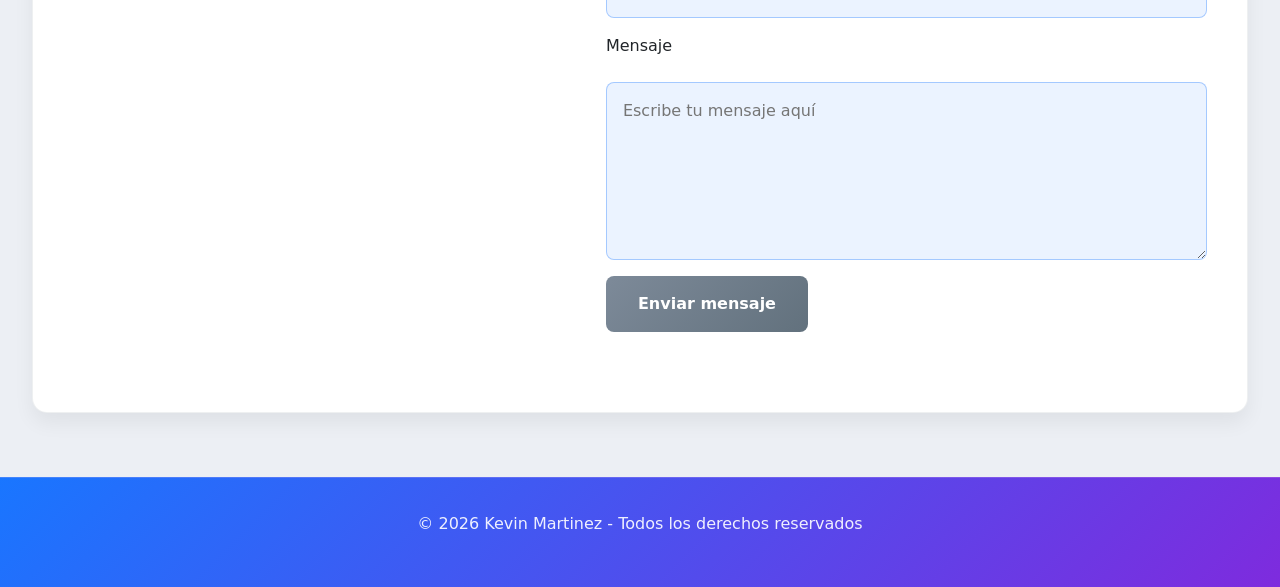
==== commit f2dda3e1: "Add files via upload" ====
--- a/index.html
+++ b/index.html
@@ -158,12 +158,12 @@
                         <p>¿Tienes una idea de proyecto o quieres preguntar algo? Usa este formulario y abriré tu cliente de correo para enviarme el mensaje.</p>
                         <p>
                             <strong>Correo de contacto:</strong><br>
-                            <a href="mailto:kevinjasiel1@hotmail.com">kevinjasiel@xxxxx.com</a>
+                            <a href="mailto:kevinjasiel1@hotmail.com">kevinjasiel@hotmail.com</a>
                             <h5>(solo si tienes instalado un cliente de correo en tu dispositivo)</h5>
                         </p>
                     </div>
 
-                    <form id="contact-form" action="#" method="post">
+                    <form id="contact-form" action="mailto:kevinjasiel1@hotmail.com" method="post" enctype="text/plain">
                         <label for="nombre">Nombre completo</label>
                         <input type="text" id="nombre" name="nombre" placeholder="Tu nombre" required>
 
--- a/css/styles.css
+++ b/css/styles.css
@@ -27,7 +27,7 @@
     --color-secundario: #0096d6;
     --letras-titulo: #f1f1f1;
     --color-hover: #00b8d4;
-    --color-tarjeta: #596f9e;
+    --color-tarjeta: #2a3b5a;
     --color-border: rgba(72, 106, 112, 0.2);
     --color-border-light: rgba(47, 151, 169, 0.1);
     --color-shadow-glow: rgba(96, 205, 219, 0.4);
@@ -49,9 +49,9 @@
 }
 
 body.dark-mode .tarjeta {
-    background: var(--color-tarjeta);
+    background: var(--color-tarjeta #08090a);
     color: #c0d9ea;
-    border: 1px solid var(--color-border);
+    border: 1px solid var(--color-border #08090a);
 } 
 
 body.dark-mode input,
@@ -594,6 +594,22 @@
     font-size: 0.95rem;
 }
 
+.form-message.success {
+    color: #28a745; /* Verde para éxito */
+    animation: fadeInSuccess 0.5s ease-in-out;
+}
+
+@keyframes fadeInSuccess {
+    0% {
+        opacity: 0;
+        transform: translateY(-10px);
+    }
+    100% {
+        opacity: 1;
+        transform: translateY(0);
+    }
+}
+
 @media (min-width: 900px) {
     .contact-grid {
         grid-template-columns: 1fr 1.2fr;
@@ -744,6 +760,10 @@
     left: 100%;
 }
 
+body.dark-mode .project-item {
+    background: var(--color-tarjeta);
+}
+
 .project-item h3 {
     color: #ffffff;
     font-size: 1.3rem;
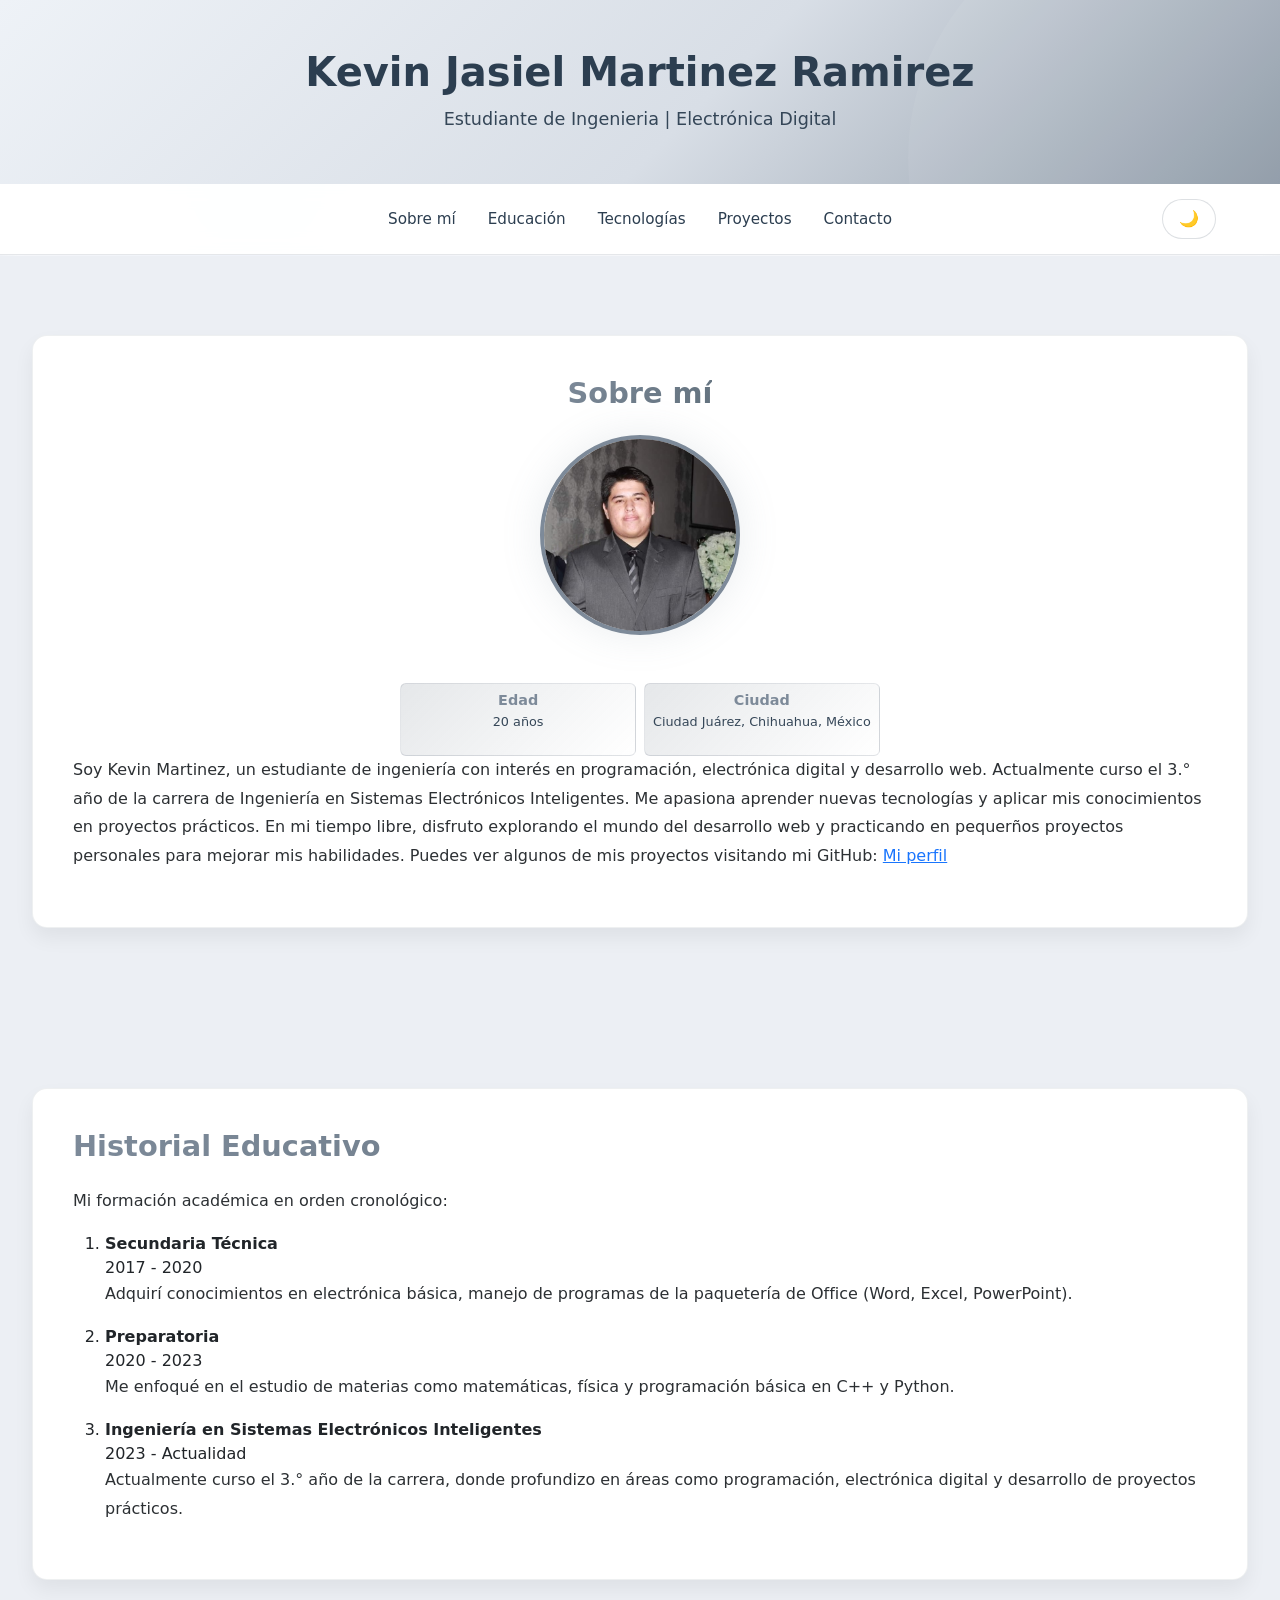
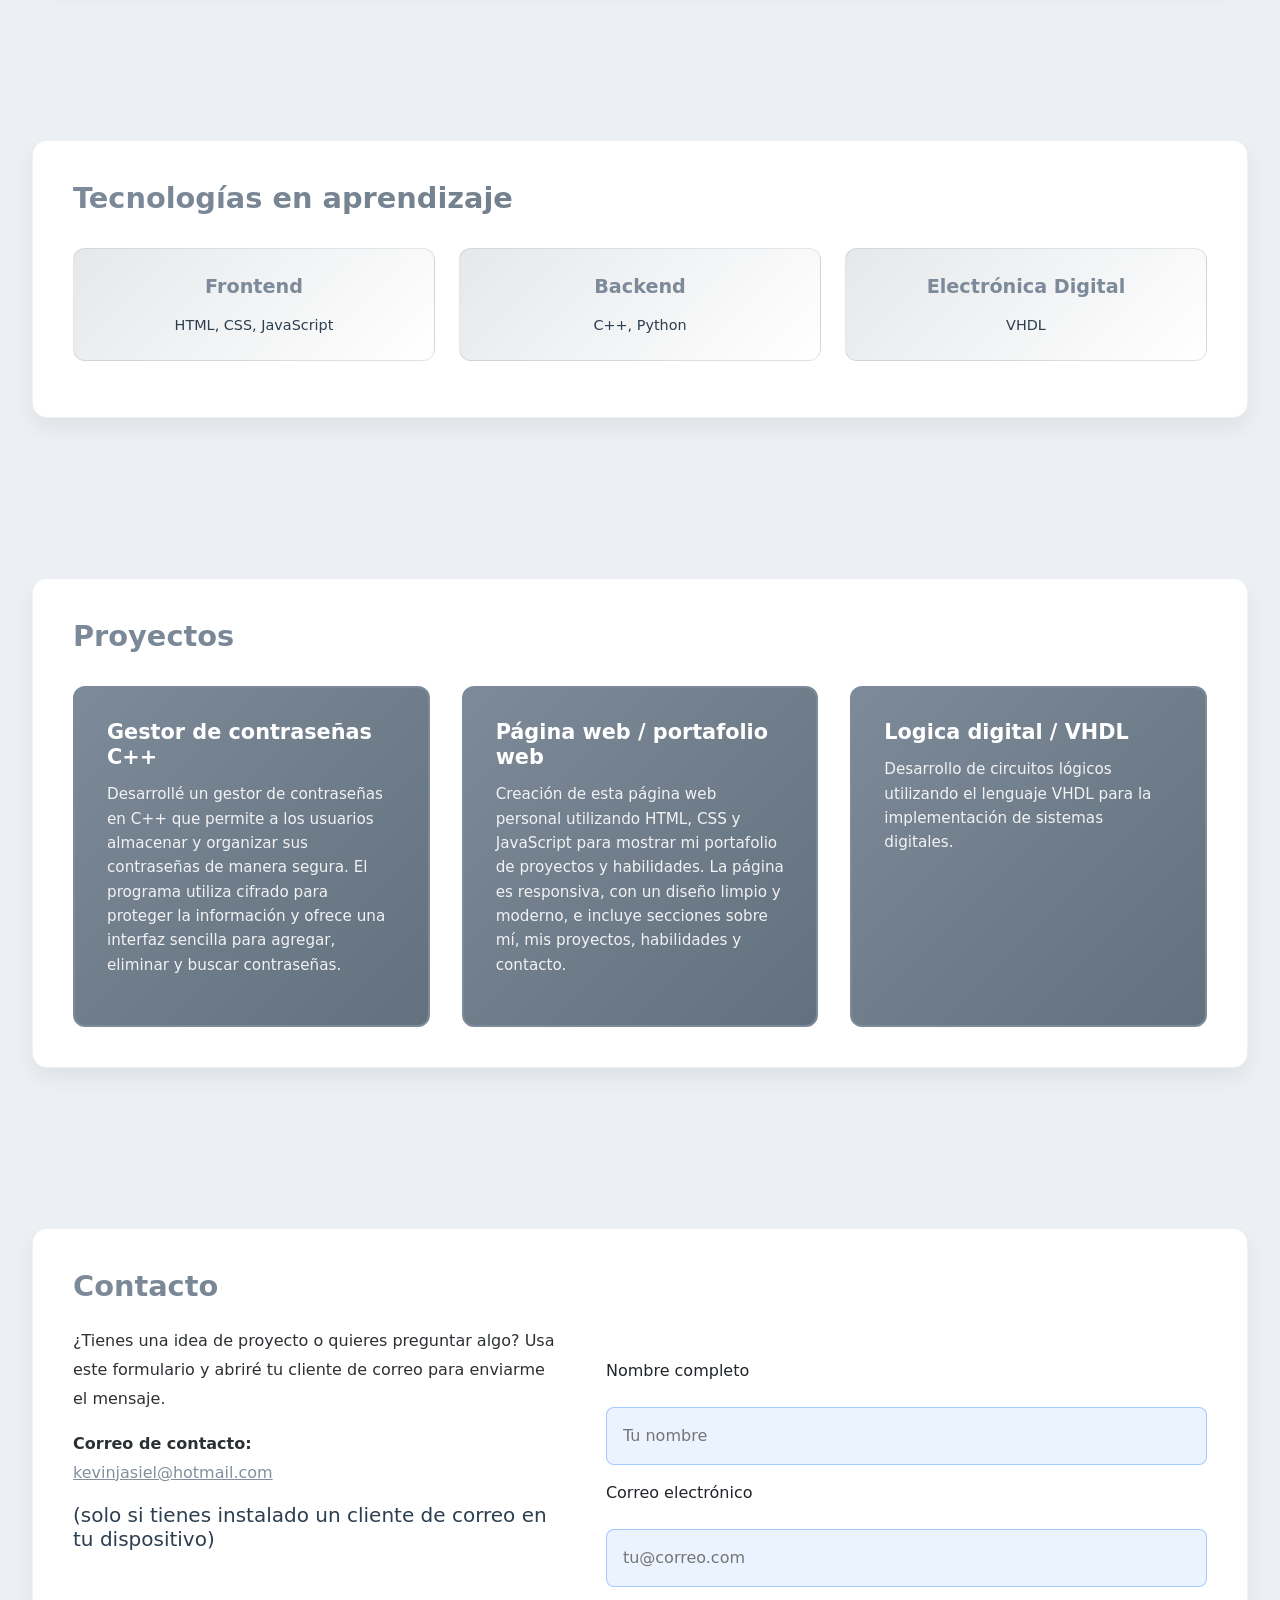
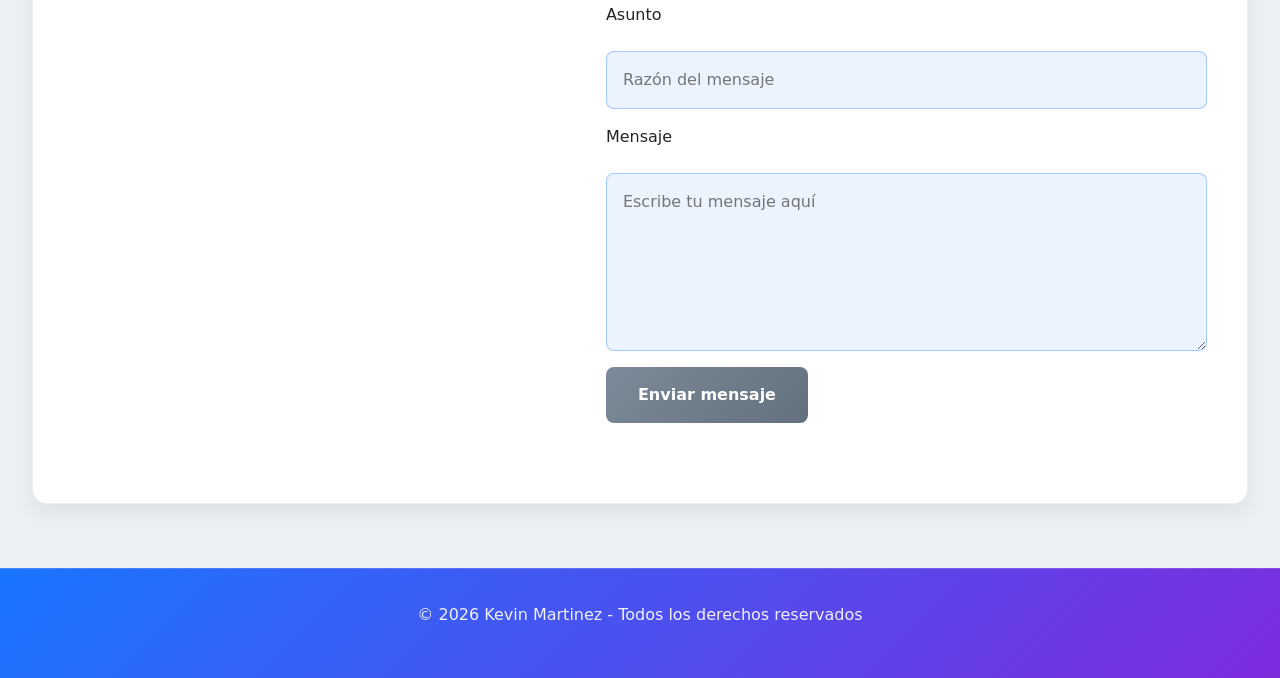
==== commit 89595c65: "Add files via upload" ====
--- a/index.html
+++ b/index.html
@@ -58,6 +58,17 @@
                 <!-- Foto de perfil -->
                 <img src="img/perfil.jpg.jpg" alt="Foto de perfil de Kevin Martinez" width="200" class="profile-img">
 
+                <div class="info-grid">
+                    <div class="info-item">
+                        <h3>Edad</h3>
+                        <p>20 años</p>
+                    </div>
+                    <div class="info-item">
+                        <h3>Ciudad</h3>
+                        <p>Ciudad Juárez, Chihuahua, México</p>
+                    </div>
+                </div>
+
                 <p>
                     Soy Kevin Martinez, un estudiante de ingeniería con interés en 
                     programación, electrónica digital y desarrollo web. Actualmente curso el 3.° año
@@ -69,6 +80,8 @@
                  visitando mi GitHub:
                 <a href="https://github.com/jasssyel" target="_blank" rel="noopener noreferrer">Mi perfil</a>
                 </p>
+
+               
             </article>
         </section>
 
@@ -105,20 +118,20 @@
         <section id="tecnologias">
             <article class="tarjeta">
                 <h2>Tecnologías en aprendizaje</h2>
-                <div class="tech-grid">
-                    <div class="tech-item">
-                        <h3>Frontend</h3>
-                        <p>HTML, CSS, JavaScript</p>
-                    </div>
-                    <div class="tech-item">
-                        <h3>Backend</h3>
-                        <p>C++, Python</p>
-                    </div>
-                    <div class="tech-item">
-                        <h3>Electrónica Digital</h3>
-                        <p>VHDL</p>
-                    </div>
-                </div>
+                <dl class="tech-list">
+                    <div class="tech-group">
+                        <dt>Frontend</dt>
+                        <dd>HTML, CSS, JavaScript</dd>
+                    </div>
+                    <div class="tech-group">
+                        <dt>Backend</dt>
+                        <dd>C++, Python</dd>
+                    </div>
+                    <div class="tech-group">
+                        <dt>Electrónica Digital</dt>
+                        <dd>VHDL</dd>
+                    </div>
+                </dl>
             </article>
         </section>
 
--- a/css/styles.css
+++ b/css/styles.css
@@ -599,7 +599,23 @@
     animation: fadeInSuccess 0.5s ease-in-out;
 }
 
+.form-message.error {
+    color: #dc3545; /* Rojo para error */
+    animation: fadeInError 0.5s ease-in-out;
+}
+
 @keyframes fadeInSuccess {
+    0% {
+        opacity: 0;
+        transform: translateY(-10px);
+    }
+    100% {
+        opacity: 1;
+        transform: translateY(0);
+    }
+}
+
+@keyframes fadeInError {
     0% {
         opacity: 0;
         transform: translateY(-10px);
@@ -687,14 +703,16 @@
 }
 
 /* GRID DE TECNOLOGÍAS */
-.tech-grid {
+.tech-list {
     display: grid;
     grid-template-columns: repeat(auto-fit, minmax(200px, 1fr));
     gap: 1.5rem;
     margin-top: 2rem;
-}
-
-.tech-item {
+    list-style: none;
+    padding: 0;
+}
+
+.tech-group {
     background: linear-gradient(135deg, var(--color-border), transparent);
     padding: 1.5rem;
     border-radius: 12px;
@@ -703,6 +721,33 @@
     text-align: center;
 }
 
+.tech-group:hover {
+    transform: translateY(-5px);
+    box-shadow: 0 10px 30px var(--color-shadow-glow);
+    border-color: var(--color-primario);
+}
+
+.tech-list dt {
+    font-weight: 700;
+    color: var(--color-primario);
+    margin-bottom: 0.8rem;
+    font-size: 1.2rem;
+}
+
+.tech-list dd {
+    color: var(--letras-titulo);
+    font-size: 0.9rem;
+    line-height: 1.5;
+    text-align: center;
+    margin: 0;
+}
+
+.tech-list dt:hover {
+    transform: translateY(-5px);
+    box-shadow: 0 10px 30px var(--color-shadow-glow);
+    border-color: var(--color-primario);
+}
+
 .tech-item:hover {
     transform: translateY(-5px);
     box-shadow: 0 10px 30px var(--color-shadow-glow);
@@ -721,7 +766,41 @@
     font-size: 0.95rem;
     line-height: 1.6;
 }
-
+/* GRID DE INFO PERSONAL */
+.info-grid {
+    display: grid;
+    grid-template-columns: repeat(2, 1fr);
+    gap: 0.5rem;
+    margin-top: 1rem;
+}
+
+.info-item {
+    background: linear-gradient(135deg, var(--color-border), transparent);
+    padding: 0.5rem;
+    border-radius: 6px;
+    border: 1px solid var(--color-border);
+    transition: 0.3s cubic-bezier(0.4, 0, 0.2, 1);
+    text-align: center;
+}
+
+.info-item:hover {
+    transform: translateY(-2px);
+    box-shadow: 0 5px 15px var(--color-shadow-glow);
+    border-color: var(--color-primario);
+}
+
+.info-item h3 {
+    color: var(--color-primario);
+    font-size: 0.9rem;
+    margin-bottom: 0.3rem;
+    font-weight: 700;
+}
+
+.info-item p {
+    color: var(--letras-titulo);
+    font-size: 0.8rem;
+    line-height: 1.3;
+}
 /* GRID DE PROYECTOS */
 .projects-grid {
     display: grid;
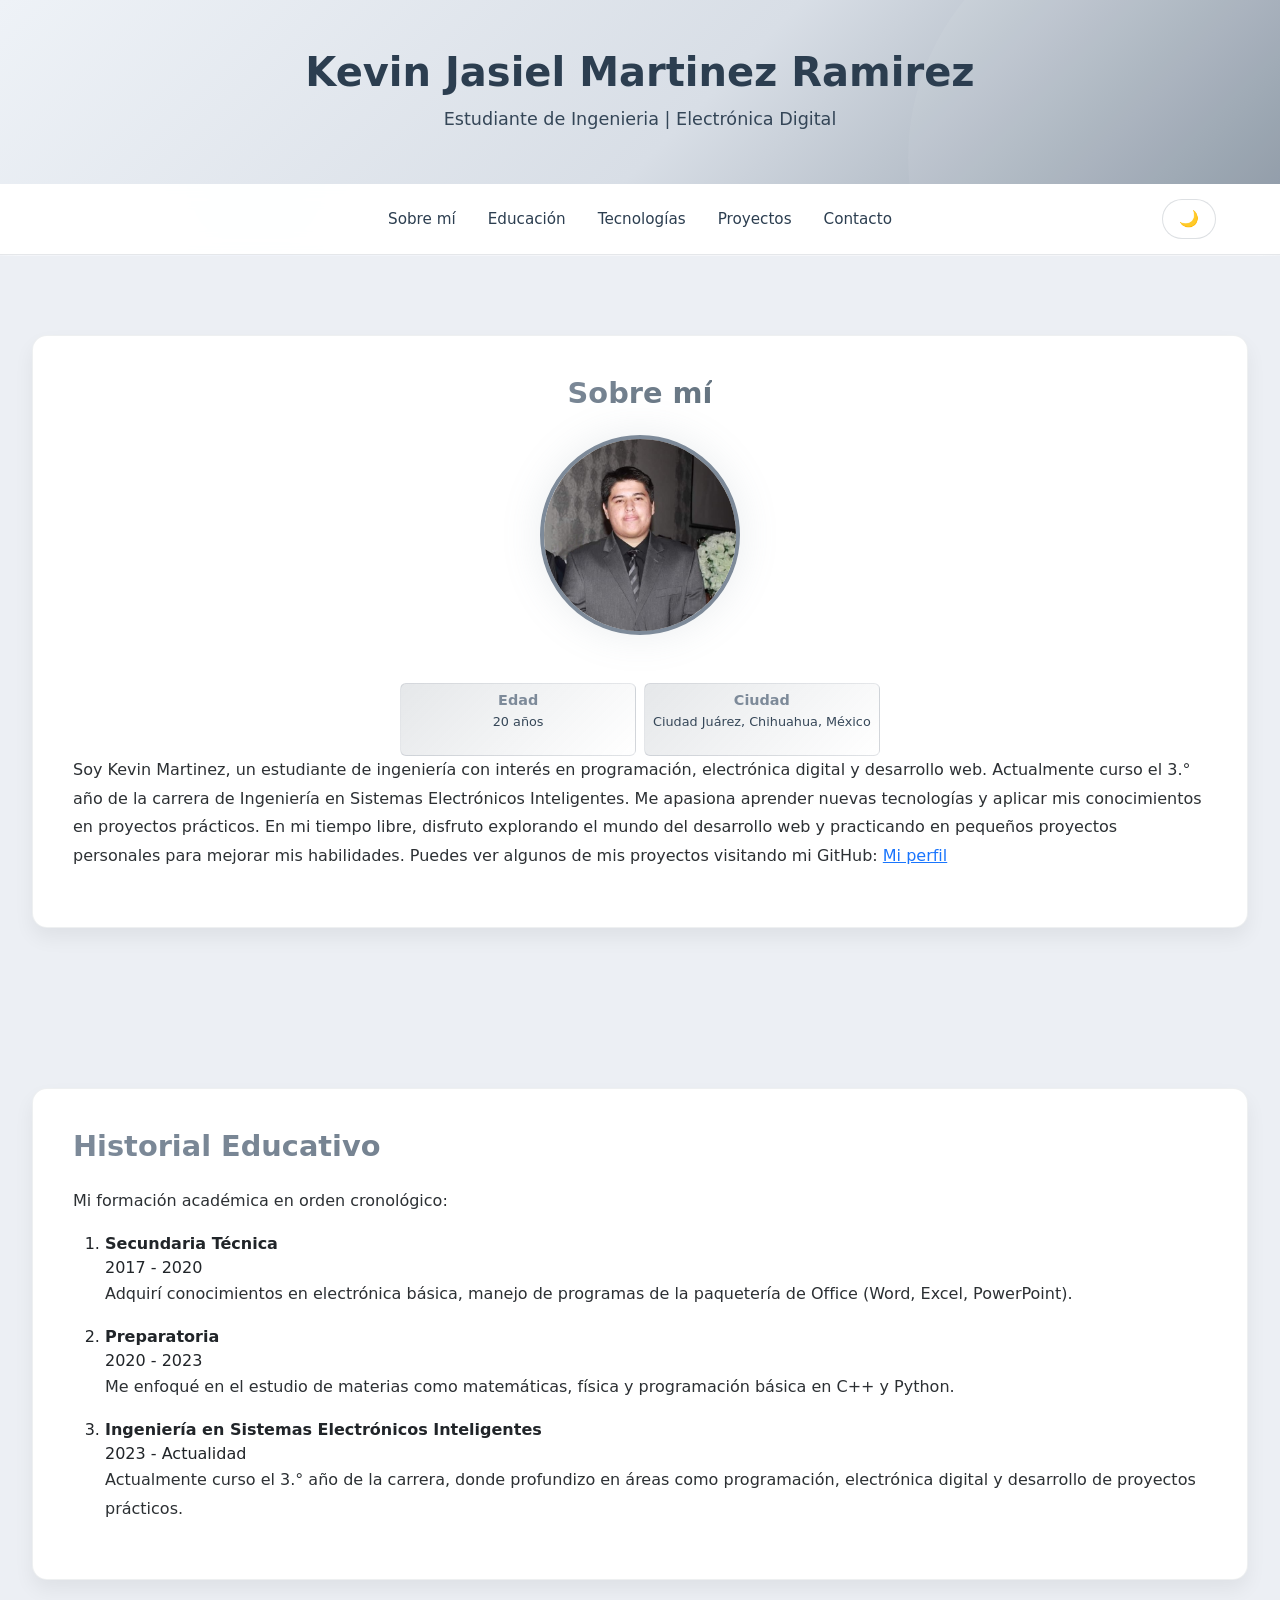
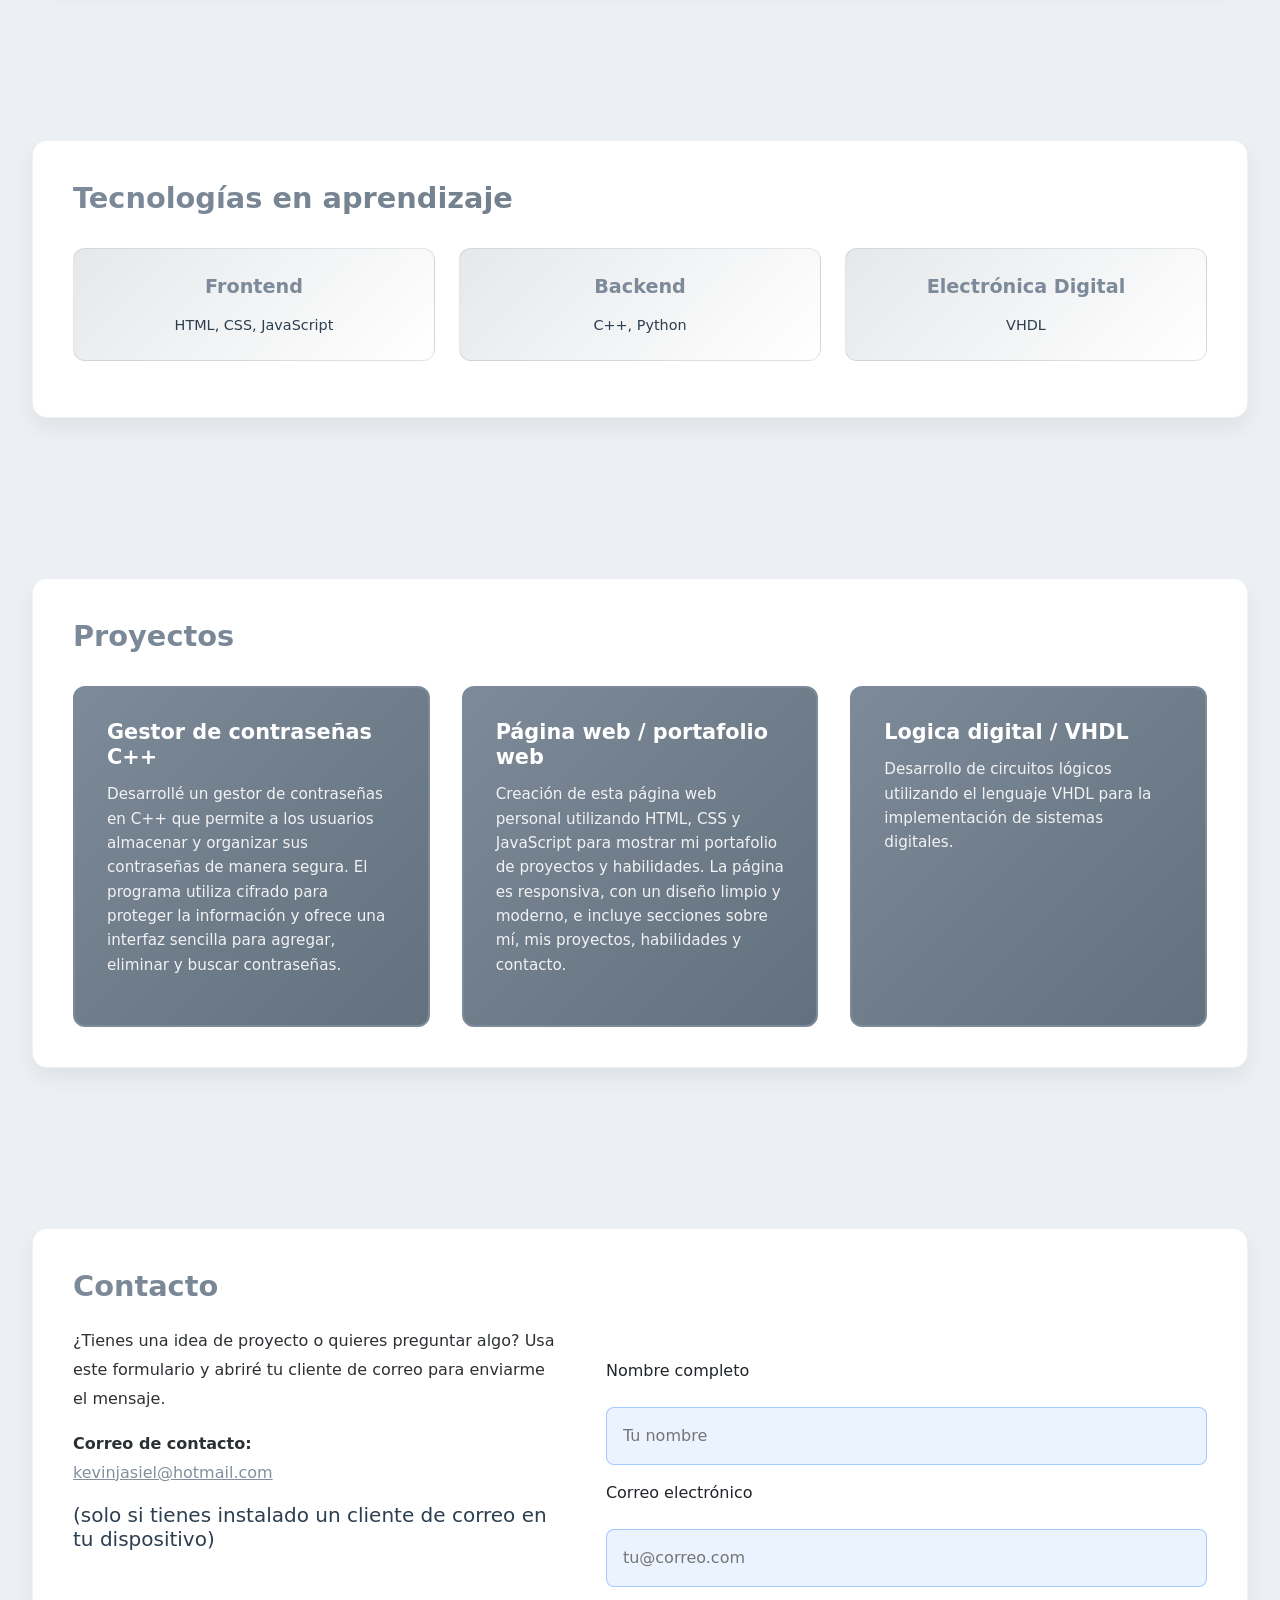
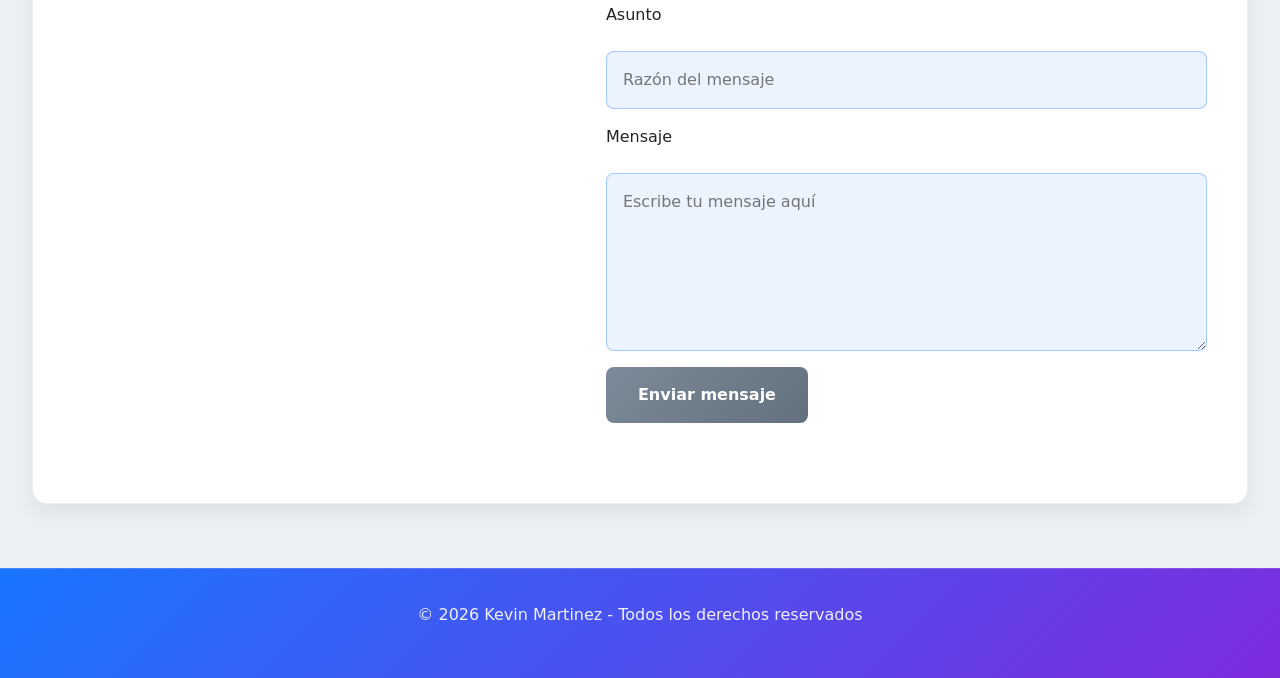
==== commit c6fb26b2: "Update index.html" ====
--- a/index.html
+++ b/index.html
@@ -75,7 +75,7 @@
                     de la carrera de Ingeniería en Sistemas Electrónicos Inteligentes. 
                  Me apasiona aprender nuevas tecnologías y aplicar mis conocimientos en proyectos 
                  prácticos. En mi tiempo libre, disfruto explorando el mundo del desarrollo web y
-                 practicando en pequerños proyectos personales para mejorar mis habilidades.
+                 practicando en pequeños proyectos personales para mejorar mis habilidades.
                  Puedes ver algunos de mis proyectos <!-- Enlace externo: abrir en nueva pestaña -->
                  visitando mi GitHub:
                 <a href="https://github.com/jasssyel" target="_blank" rel="noopener noreferrer">Mi perfil</a>
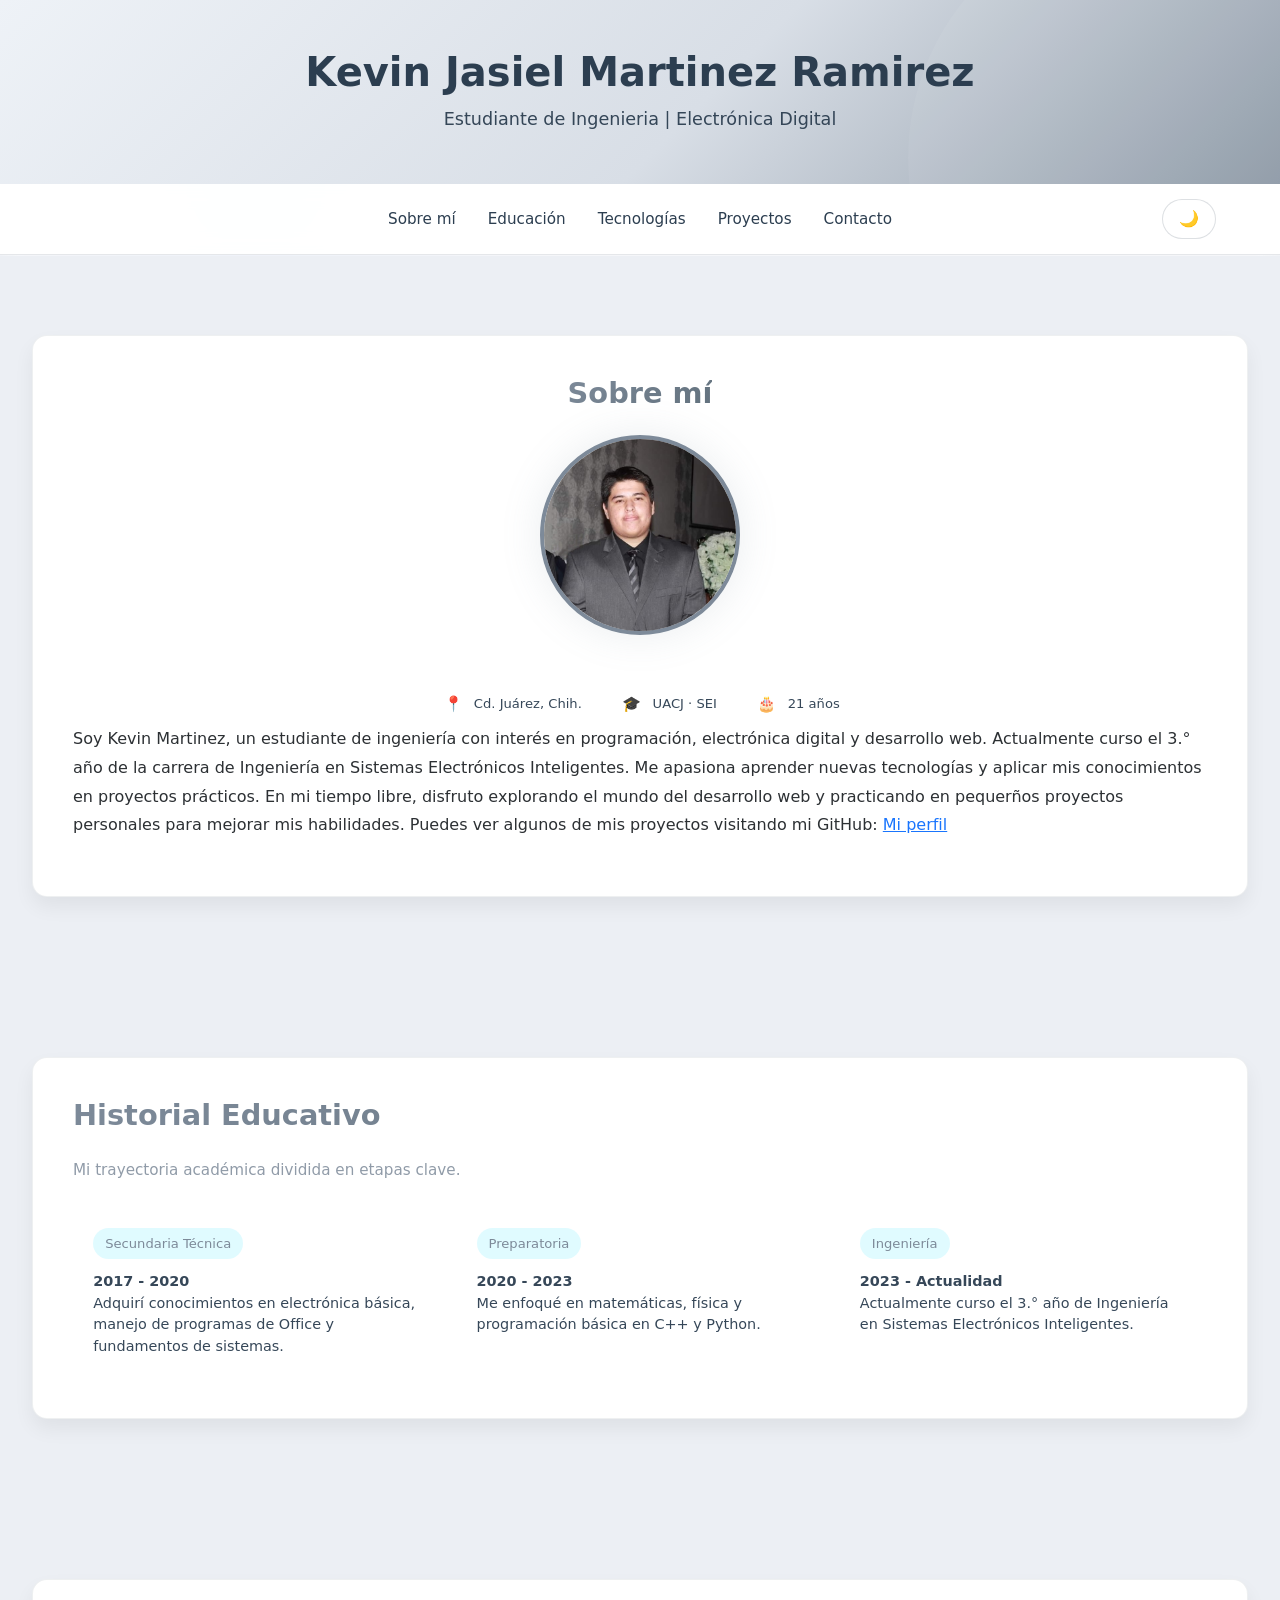
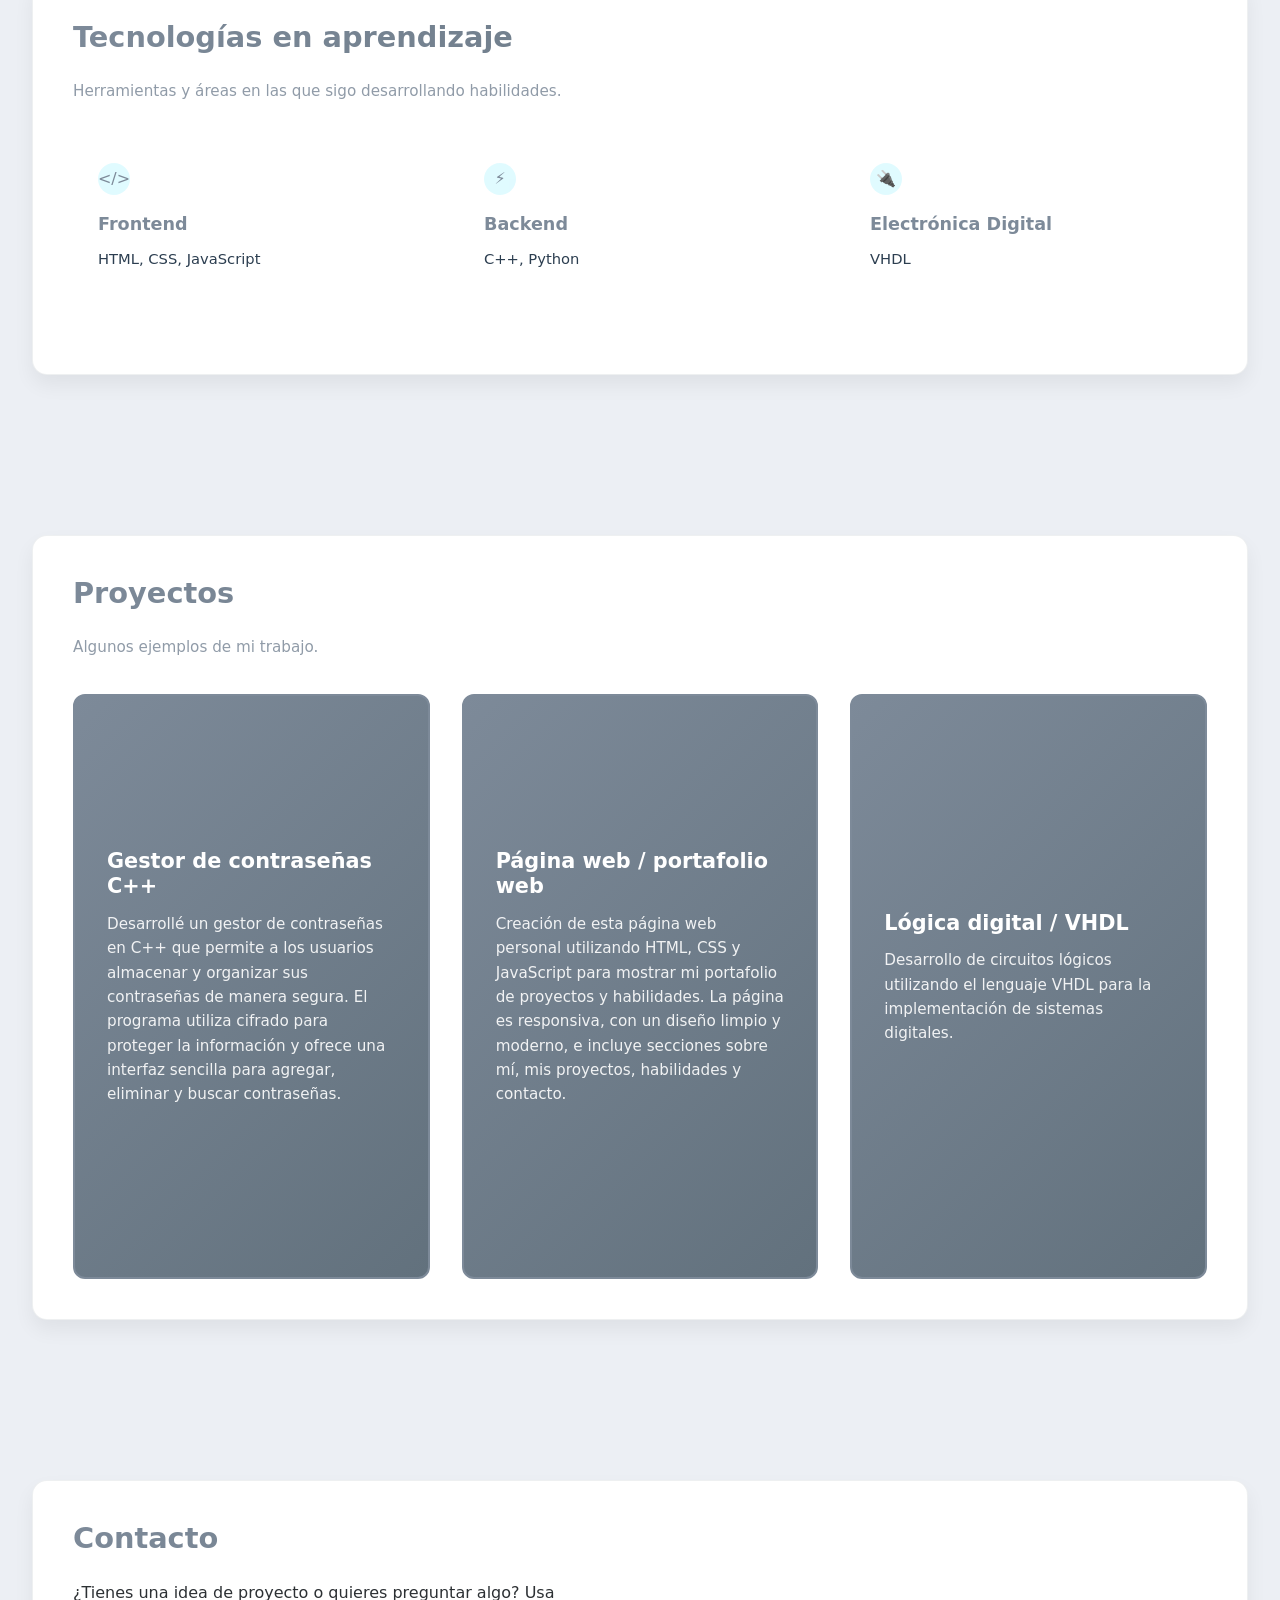
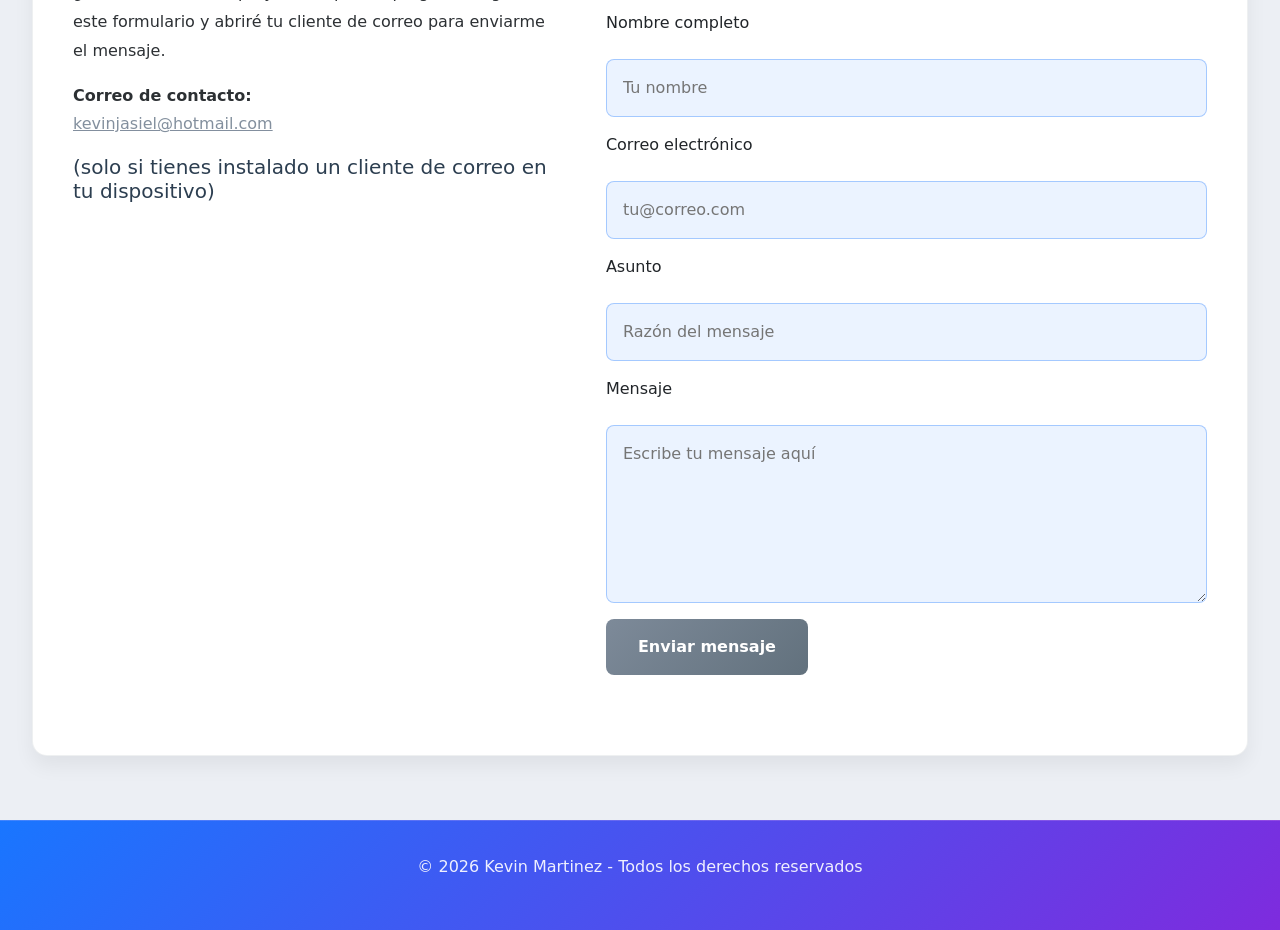
==== commit 344f62a9: "Add files via upload" ====
--- a/index.html
+++ b/index.html
@@ -60,12 +60,22 @@
 
                 <div class="info-grid">
                     <div class="info-item">
-                        <h3>Edad</h3>
-                        <p>20 años</p>
+                        <span class="info-icon">📍</span>
+                        <div class="info-item-content">
+                            <p>Cd. Juárez, Chih.</p>
+                        </div>
                     </div>
                     <div class="info-item">
-                        <h3>Ciudad</h3>
-                        <p>Ciudad Juárez, Chihuahua, México</p>
+                        <span class="info-icon">🎓</span>
+                        <div class="info-item-content">
+                            <p>UACJ · SEI</p>
+                        </div>
+                    </div>
+                    <div class="info-item">
+                        <span class="info-icon">🎂</span>
+                        <div class="info-item-content">
+                            <p>21 años</p>
+                        </div>
                     </div>
                 </div>
 
@@ -75,7 +85,7 @@
                     de la carrera de Ingeniería en Sistemas Electrónicos Inteligentes. 
                  Me apasiona aprender nuevas tecnologías y aplicar mis conocimientos en proyectos 
                  prácticos. En mi tiempo libre, disfruto explorando el mundo del desarrollo web y
-                 practicando en pequeños proyectos personales para mejorar mis habilidades.
+                 practicando en pequerños proyectos personales para mejorar mis habilidades.
                  Puedes ver algunos de mis proyectos <!-- Enlace externo: abrir en nueva pestaña -->
                  visitando mi GitHub:
                 <a href="https://github.com/jasssyel" target="_blank" rel="noopener noreferrer">Mi perfil</a>
@@ -89,28 +99,25 @@
         <section id="educacion">
             <article class="tarjeta">
                 <h2>Historial Educativo</h2>
-
-                <p>Mi formación académica en orden cronológico:</p>
-
-                <ol>
-                    <li>
-                        <strong>Secundaria Técnica</strong><br>
-                        2017 - 2020
-                        <p>Adquirí conocimientos en electrónica básica, manejo de programas de la paquetería de Office (Word, Excel, PowerPoint).</p>
-                    </li>
-
-                    <li>
-                        <strong>Preparatoria</strong><br>
-                        2020 - 2023
-                        <p>Me enfoqué en el estudio de materias como matemáticas, física y programación básica en C++ y Python.</p>
-                    </li>
-
-                    <li>
-                        <strong>Ingeniería en Sistemas Electrónicos Inteligentes</strong><br>
-                        2023 - Actualidad
-                        <p>Actualmente curso el 3.° año de la carrera, donde profundizo en áreas como programación, electrónica digital y desarrollo de proyectos prácticos.</p>
-                    </li>
-                </ol>
+                <p class="section-subtitle">Mi trayectoria académica dividida en etapas clave.</p>
+
+                <div class="education-grid">
+                    <div class="education-card">
+                        <span class="education-step">Secundaria Técnica</span>
+                        <p class="education-date">2017 - 2020</p>
+                        <p>Adquirí conocimientos en electrónica básica, manejo de programas de Office y fundamentos de sistemas.</p>
+                    </div>
+                    <div class="education-card">
+                        <span class="education-step">Preparatoria</span>
+                        <p class="education-date">2020 - 2023</p>
+                        <p>Me enfoqué en matemáticas, física y programación básica en C++ y Python.</p>
+                    </div>
+                    <div class="education-card">
+                        <span class="education-step">Ingeniería</span>
+                        <p class="education-date">2023 - Actualidad</p>
+                        <p>Actualmente curso el 3.° año de Ingeniería en Sistemas Electrónicos Inteligentes.</p>
+                    </div>
+                </div>
             </article>
         </section>
 
@@ -118,16 +125,21 @@
         <section id="tecnologias">
             <article class="tarjeta">
                 <h2>Tecnologías en aprendizaje</h2>
-                <dl class="tech-list">
-                    <div class="tech-group">
+                <p class="section-subtitle">Herramientas y áreas en las que sigo desarrollando habilidades.</p>
+
+                <dl class="tech-grid">
+                    <div class="tech-card">
+                        <span class="tech-icon">&lt;/&gt;</span>
                         <dt>Frontend</dt>
                         <dd>HTML, CSS, JavaScript</dd>
                     </div>
-                    <div class="tech-group">
+                    <div class="tech-card">
+                        <span class="tech-icon">⚡</span>
                         <dt>Backend</dt>
                         <dd>C++, Python</dd>
                     </div>
-                    <div class="tech-group">
+                    <div class="tech-card">
+                        <span class="tech-icon">🔌</span>
                         <dt>Electrónica Digital</dt>
                         <dd>VHDL</dd>
                     </div>
@@ -138,24 +150,20 @@
         <section id="Proyectos">
             <article class="tarjeta">
                 <h2>Proyectos</h2>
+                <p class="section-subtitle">Algunos ejemplos de mi trabajo.</p>
                 <div class="projects-grid">
                     <div class="project-item">
                         <h3>Gestor de contraseñas C++</h3>
-                        <p>Desarrollé un gestor de contraseñas en C++ que permite a los usuarios almacenar 
-                            y organizar sus contraseñas de manera segura. El programa utiliza cifrado para proteger la 
-                            información y ofrece una interfaz sencilla para agregar, eliminar y buscar contraseñas.</p>
+                        <p>Desarrollé un gestor de contraseñas en C++ que permite a los usuarios almacenar y organizar sus contraseñas de manera segura. El programa utiliza cifrado para proteger la información y ofrece una interfaz sencilla para agregar, eliminar y buscar contraseñas.</p>
                     </div>
 
                     <div class="project-item">
                         <h3>Página web / portafolio web</h3>
-                        <p>Creación de esta página web personal utilizando HTML, CSS y JavaScript 
-                            para mostrar mi portafolio de proyectos y habilidades. La página es responsiva,
-                             con un diseño limpio y moderno, e incluye secciones sobre mí, mis proyectos, habilidades y contacto.</p>                 
+                        <p>Creación de esta página web personal utilizando HTML, CSS y JavaScript para mostrar mi portafolio de proyectos y habilidades. La página es responsiva, con un diseño limpio y moderno, e incluye secciones sobre mí, mis proyectos, habilidades y contacto.</p>
                     </div>
                     <div class="project-item">
-                        <h3>Logica digital / VHDL</h3>
-                        <p>Desarrollo de circuitos lógicos utilizando el lenguaje VHDL para la implementación
-                         de sistemas digitales.</p>
+                        <h3>Lógica digital / VHDL</h3>
+                        <p>Desarrollo de circuitos lógicos utilizando el lenguaje VHDL para la implementación de sistemas digitales.</p>
                     </div>
                 </div>
             </article>
--- a/css/styles.css
+++ b/css/styles.css
@@ -703,103 +703,162 @@
 }
 
 /* GRID DE TECNOLOGÍAS */
-.tech-list {
+.tech-grid {
     display: grid;
-    grid-template-columns: repeat(auto-fit, minmax(200px, 1fr));
+    grid-template-columns: repeat(auto-fit, minmax(230px, 1fr));
     gap: 1.5rem;
     margin-top: 2rem;
-    list-style: none;
-    padding: 0;
-}
-
-.tech-group {
-    background: linear-gradient(135deg, var(--color-border), transparent);
+}
+
+.tech-card {
+    background: rgba(255, 255, 255, 0.08);
+    border: 1px solid rgba(255, 255, 255, 0.1);
+    border-radius: 18px;
     padding: 1.5rem;
-    border-radius: 12px;
-    border: 1px solid var(--color-border);
-    transition: 0.3s cubic-bezier(0.4, 0, 0.2, 1);
-    text-align: center;
-}
-
-.tech-group:hover {
-    transform: translateY(-5px);
-    box-shadow: 0 10px 30px var(--color-shadow-glow);
-    border-color: var(--color-primario);
-}
-
-.tech-list dt {
+    transition: transform 0.3s ease, box-shadow 0.3s ease, border-color 0.3s ease;
+    position: relative;
+    overflow: hidden;
+    min-height: 180px;
+}
+
+.tech-card:hover {
+    transform: translateY(-6px);
+    box-shadow: 0 16px 40px rgba(0, 0, 0, 0.14);
+    border-color: rgba(0, 217, 255, 0.35);
+}
+
+.tech-icon {
+    display: inline-flex;
+    align-items: center;
+    justify-content: center;
+    width: 2rem;
+    height: 2rem;
+    border-radius: 50%;
+    background: rgba(0, 217, 255, 0.12);
+    color: var(--color-primario);
+    font-size: 1rem;
+    margin-bottom: 1rem;
+}
+
+.tech-card dt {
     font-weight: 700;
     color: var(--color-primario);
-    margin-bottom: 0.8rem;
-    font-size: 1.2rem;
-}
-
-.tech-list dd {
+    font-size: 1.1rem;
+    margin-bottom: 0.65rem;
+}
+
+.tech-card dd {
+    margin: 0;
+    color: var(--letras-titulo);
+    font-size: 0.92rem;
+    line-height: 1.6;
+}
+
+.section-subtitle {
+    color: var(--color-primario);
+    margin-top: 0.5rem;
+    margin-bottom: 1.25rem;
+    font-size: 0.95rem;
+    opacity: 0.85;
+}
+
+.education-grid {
+    display: grid;
+    grid-template-columns: repeat(auto-fit, minmax(220px, 1fr));
+    gap: 1rem;
+    margin-top: 1.5rem;
+}
+
+.education-card {
+    background: rgba(255, 255, 255, 0.08);
+    border: 1px solid rgba(255, 255, 255, 0.1);
+    border-radius: 16px;
+    padding: 1.2rem;
+    transition: transform 0.3s ease, box-shadow 0.3s ease, border-color 0.3s ease;
+}
+
+.education-card:hover {
+    transform: translateY(-4px);
+    box-shadow: 0 14px 30px rgba(0, 0, 0, 0.12);
+    border-color: rgba(0, 217, 255, 0.35);
+}
+
+.education-step {
+    display: inline-block;
+    background: rgba(0, 217, 255, 0.12);
+    color: var(--color-primario);
+    padding: 0.35rem 0.75rem;
+    border-radius: 999px;
+    font-size: 0.82rem;
+    margin-bottom: 0.75rem;
+}
+
+.education-date {
+    margin: 0;
+    color: var(--color-primario);
+    font-weight: 700;
+    font-size: 0.95rem;
+    margin-bottom: 0.75rem;
+}
+
+.education-card p {
+    margin: 0;
     color: var(--letras-titulo);
     font-size: 0.9rem;
     line-height: 1.5;
-    text-align: center;
-    margin: 0;
-}
-
-.tech-list dt:hover {
-    transform: translateY(-5px);
-    box-shadow: 0 10px 30px var(--color-shadow-glow);
-    border-color: var(--color-primario);
-}
-
-.tech-item:hover {
-    transform: translateY(-5px);
-    box-shadow: 0 10px 30px var(--color-shadow-glow);
-    border-color: var(--color-primario);
-}
-
-.tech-item h3 {
-    color: var(--color-primario);
-    font-size: 1.2rem;
-    margin-bottom: 0.8rem;
-    font-weight: 700;
-}
-
-.tech-item p {
-    color: var(--letras-titulo);
-    font-size: 0.95rem;
-    line-height: 1.6;
-}
+}
+
+
+.project-item {
+    display: flex;
+    flex-direction: column;
+}
+
 /* GRID DE INFO PERSONAL */
 .info-grid {
-    display: grid;
-    grid-template-columns: repeat(2, 1fr);
+    display: flex;
+    flex-wrap: wrap;
     gap: 0.5rem;
+    justify-content: center;
     margin-top: 1rem;
 }
 
 .info-item {
-    background: linear-gradient(135deg, var(--color-border), transparent);
-    padding: 0.5rem;
-    border-radius: 6px;
-    border: 1px solid var(--color-border);
+    display: inline-flex;
+    align-items: center;
+    gap: 0.5rem;
+    background: rgba(255, 255, 255, 0.08);
+    padding: 0.45rem 0.85rem;
+    border-radius: 999px;
+    border: 1px solid rgba(255, 255, 255, 0.12);
     transition: 0.3s cubic-bezier(0.4, 0, 0.2, 1);
-    text-align: center;
+    min-width: 0;
 }
 
 .info-item:hover {
-    transform: translateY(-2px);
-    box-shadow: 0 5px 15px var(--color-shadow-glow);
+    transform: translateY(-1px);
+    box-shadow: 0 4px 10px var(--color-shadow-glow);
     border-color: var(--color-primario);
 }
 
-.info-item h3 {
+.info-icon {
+    display: inline-flex;
+    align-items: center;
+    justify-content: center;
+    width: 1.6rem;
+    height: 1.6rem;
+    border-radius: 50%;
+    background: rgba(255, 255, 255, 0.18);
     color: var(--color-primario);
-    font-size: 0.9rem;
-    margin-bottom: 0.3rem;
-    font-weight: 700;
-}
-
-.info-item p {
-    color: var(--letras-titulo);
-    font-size: 0.8rem;
-    line-height: 1.3;
+    font-size: 0.95rem;
+}
+
+.info-item-content p {
+    margin: 0;
+    color: var(--letras-titulo);
+    font-size: 0.82rem;
+    font-weight: 500;
+    line-height: 1.2;
 }
 /* GRID DE PROYECTOS */
 .projects-grid {
@@ -814,9 +873,20 @@
     padding: 2rem;
     border-radius: 12px;
     border: 2px solid var(--color-primario);
-    transition: 0.3s cubic-bezier(0.4, 0, 0.2, 1);
+    transition: opacity 0.7s ease, transform 0.7s ease, border-color 0.3s ease;
     position: relative;
     overflow: hidden;
+    min-height: 65vh;
+    display: flex;
+    flex-direction: column;
+    justify-content: center;
+    opacity: 0;
+    transform: translateY(30px);
+}
+
+.project-item.visible {
+    opacity: 1;
+    transform: translateY(0);
 }
 
 .project-item::before {
@@ -833,6 +903,13 @@
 .project-item:hover {
     transform: translateY(-10px);
     box-shadow: 0 20px 40px var(--color-shadow-glow);
+}
+
+@media (max-width: 900px) {
+    .project-item {
+        min-height: 50vh;
+        padding: 1.5rem;
+    }
 }
 
 .project-item:hover::before {
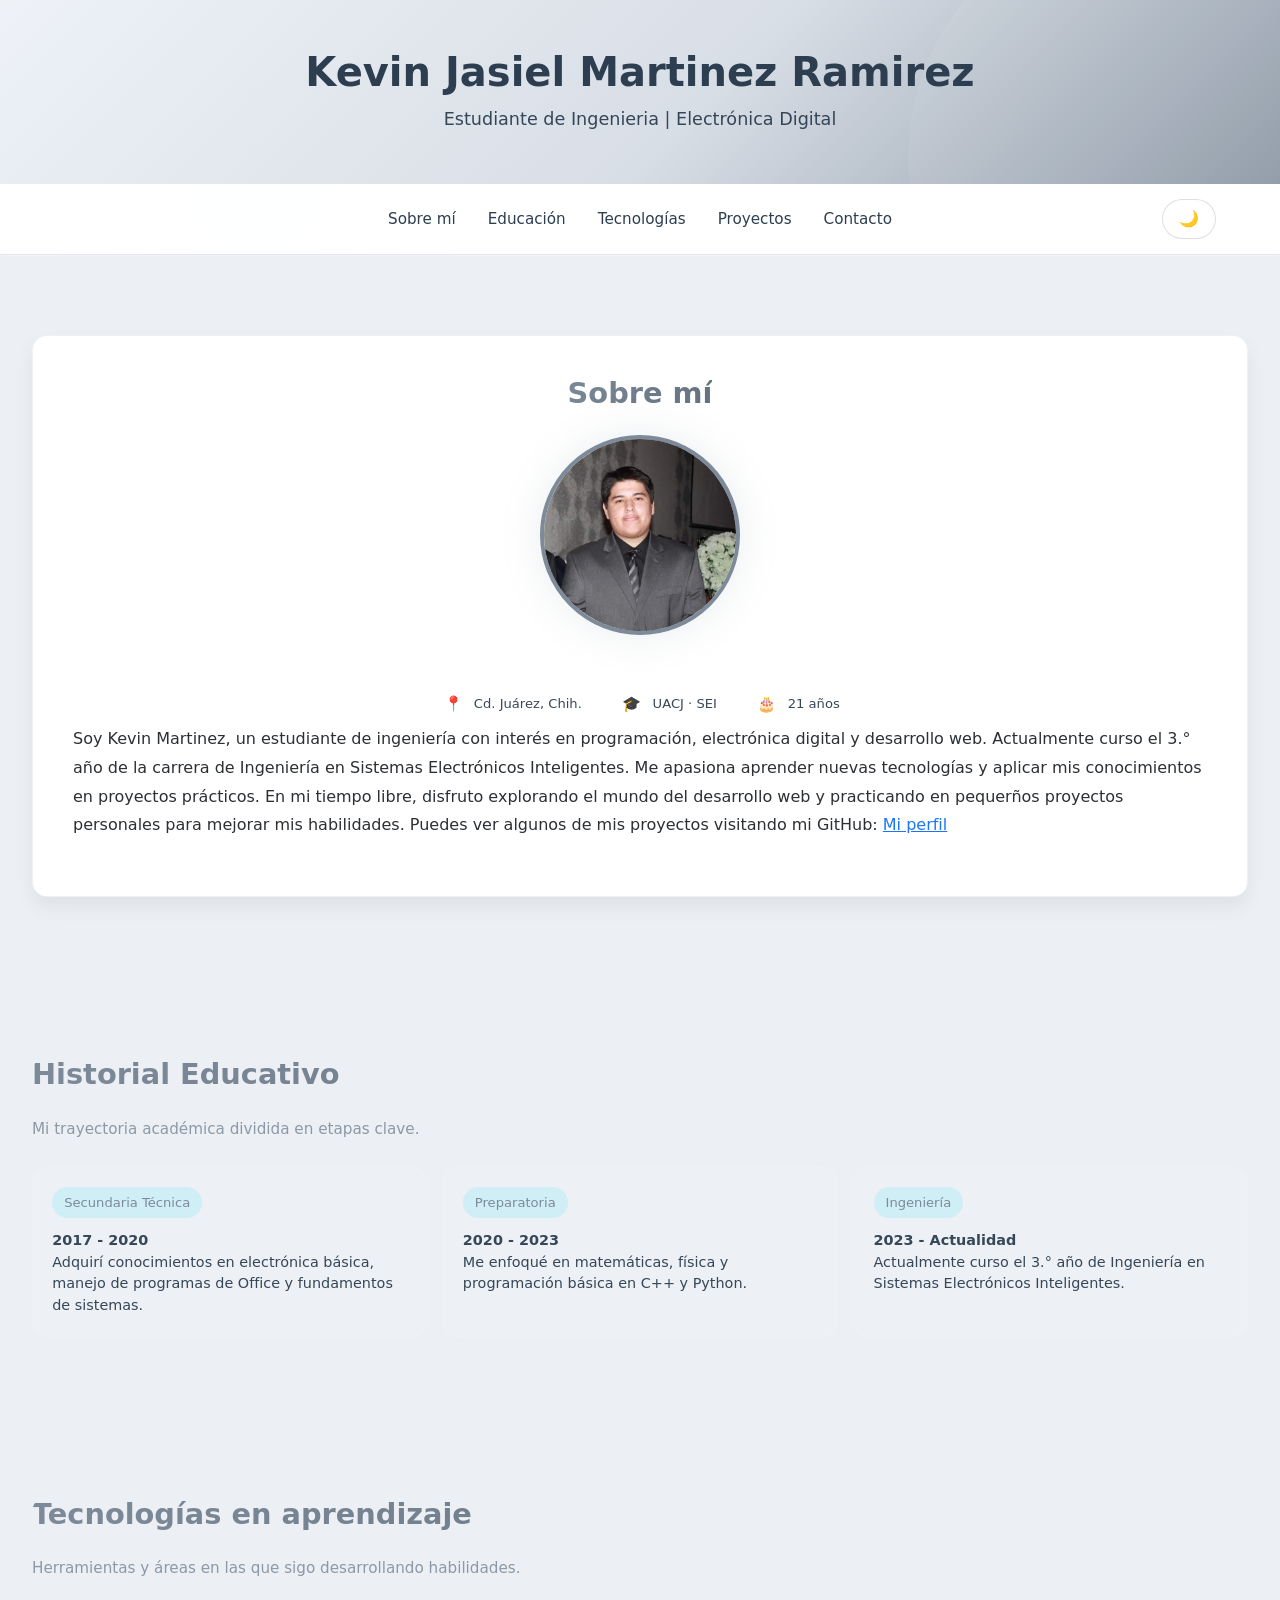
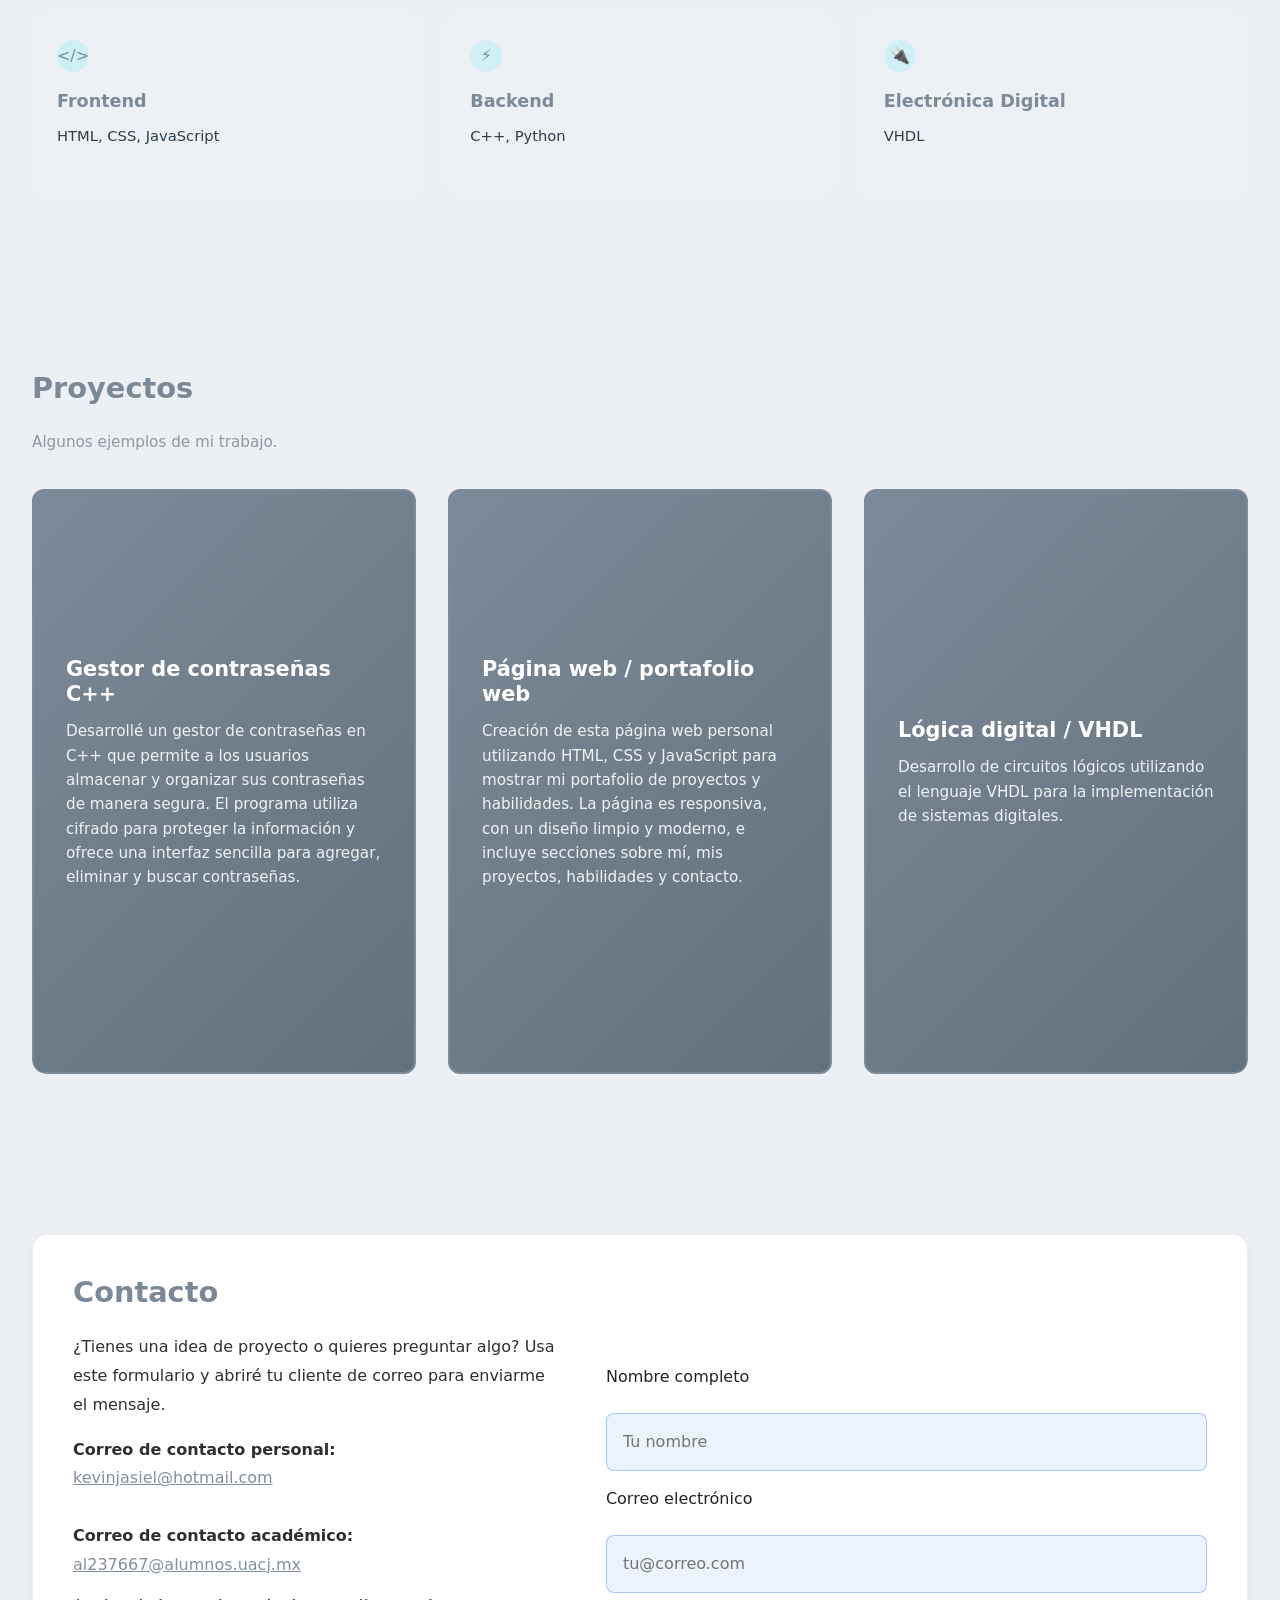
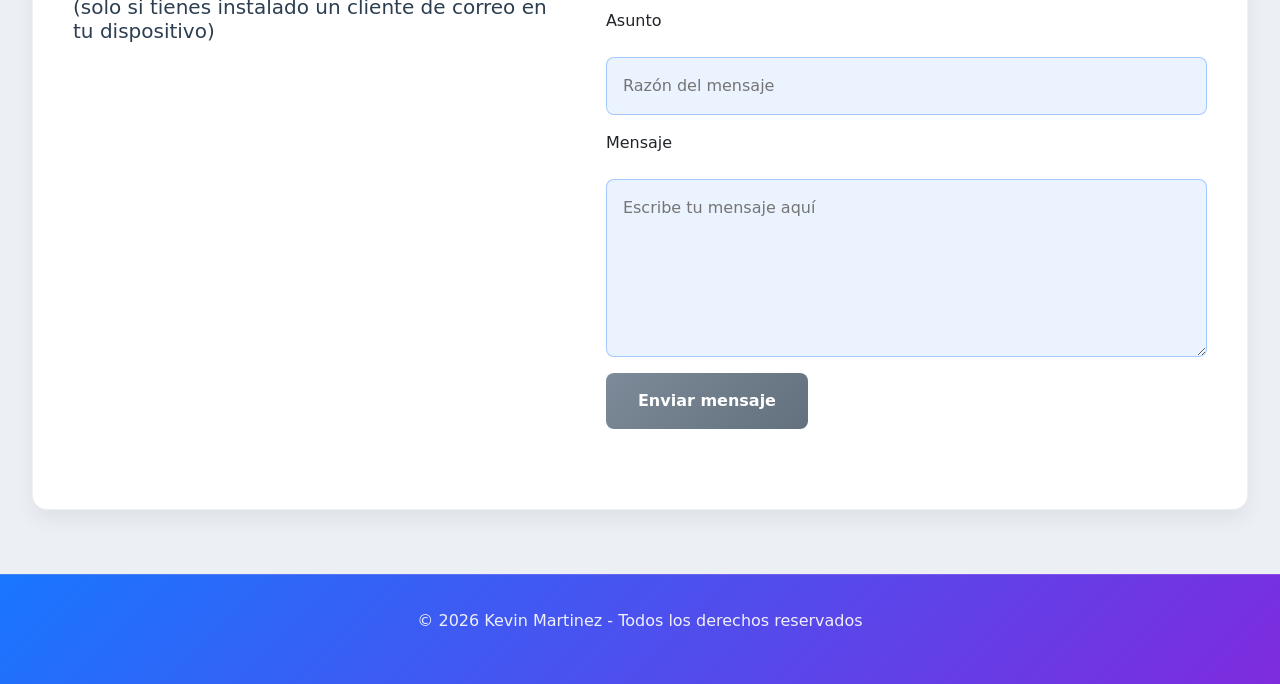
==== commit 7c140b11: "Add files via upload" ====
--- a/index.html
+++ b/index.html
@@ -97,7 +97,7 @@
 
         <!-- SECCIÓN EDUCACION (LISTA ORDENADA) -->
         <section id="educacion">
-            <article class="tarjeta">
+            <article class="tarjeta no-card">
                 <h2>Historial Educativo</h2>
                 <p class="section-subtitle">Mi trayectoria académica dividida en etapas clave.</p>
 
@@ -123,7 +123,7 @@
 
          <!-- SECCIÓN TECNOLOGÍAS (LISTA definición) -->
         <section id="tecnologias">
-            <article class="tarjeta">
+            <article class="tarjeta no-card">
                 <h2>Tecnologías en aprendizaje</h2>
                 <p class="section-subtitle">Herramientas y áreas en las que sigo desarrollando habilidades.</p>
 
@@ -148,7 +148,7 @@
         </section>
 
         <section id="Proyectos">
-            <article class="tarjeta">
+            <article class="tarjeta no-card">
                 <h2>Proyectos</h2>
                 <p class="section-subtitle">Algunos ejemplos de mi trabajo.</p>
                 <div class="projects-grid">
@@ -178,8 +178,10 @@
                     <div class="contact-info">
                         <p>¿Tienes una idea de proyecto o quieres preguntar algo? Usa este formulario y abriré tu cliente de correo para enviarme el mensaje.</p>
                         <p>
-                            <strong>Correo de contacto:</strong><br>
-                            <a href="mailto:kevinjasiel1@hotmail.com">kevinjasiel@hotmail.com</a>
+                            <strong>Correo de contacto personal:</strong><br>
+                            <a href="mailto:kevinjasiel1@hotmail.com">kevinjasiel@hotmail.com</a><br><br>
+                            <strong>Correo de contacto académico:</strong><br>
+                            <a href="mailto:al237667@alumnos.uacj.mx">al237667@alumnos.uacj.mx</a>
                             <h5>(solo si tienes instalado un cliente de correo en tu dispositivo)</h5>
                         </p>
                     </div>
--- a/css/styles.css
+++ b/css/styles.css
@@ -485,6 +485,13 @@
     overflow: hidden;
 }
 
+.tarjeta.no-card {
+    background: transparent;
+    padding: 0;
+    border: none;
+    box-shadow: none;
+}
+
 .tarjeta::before {
     content: '';
     position: absolute;
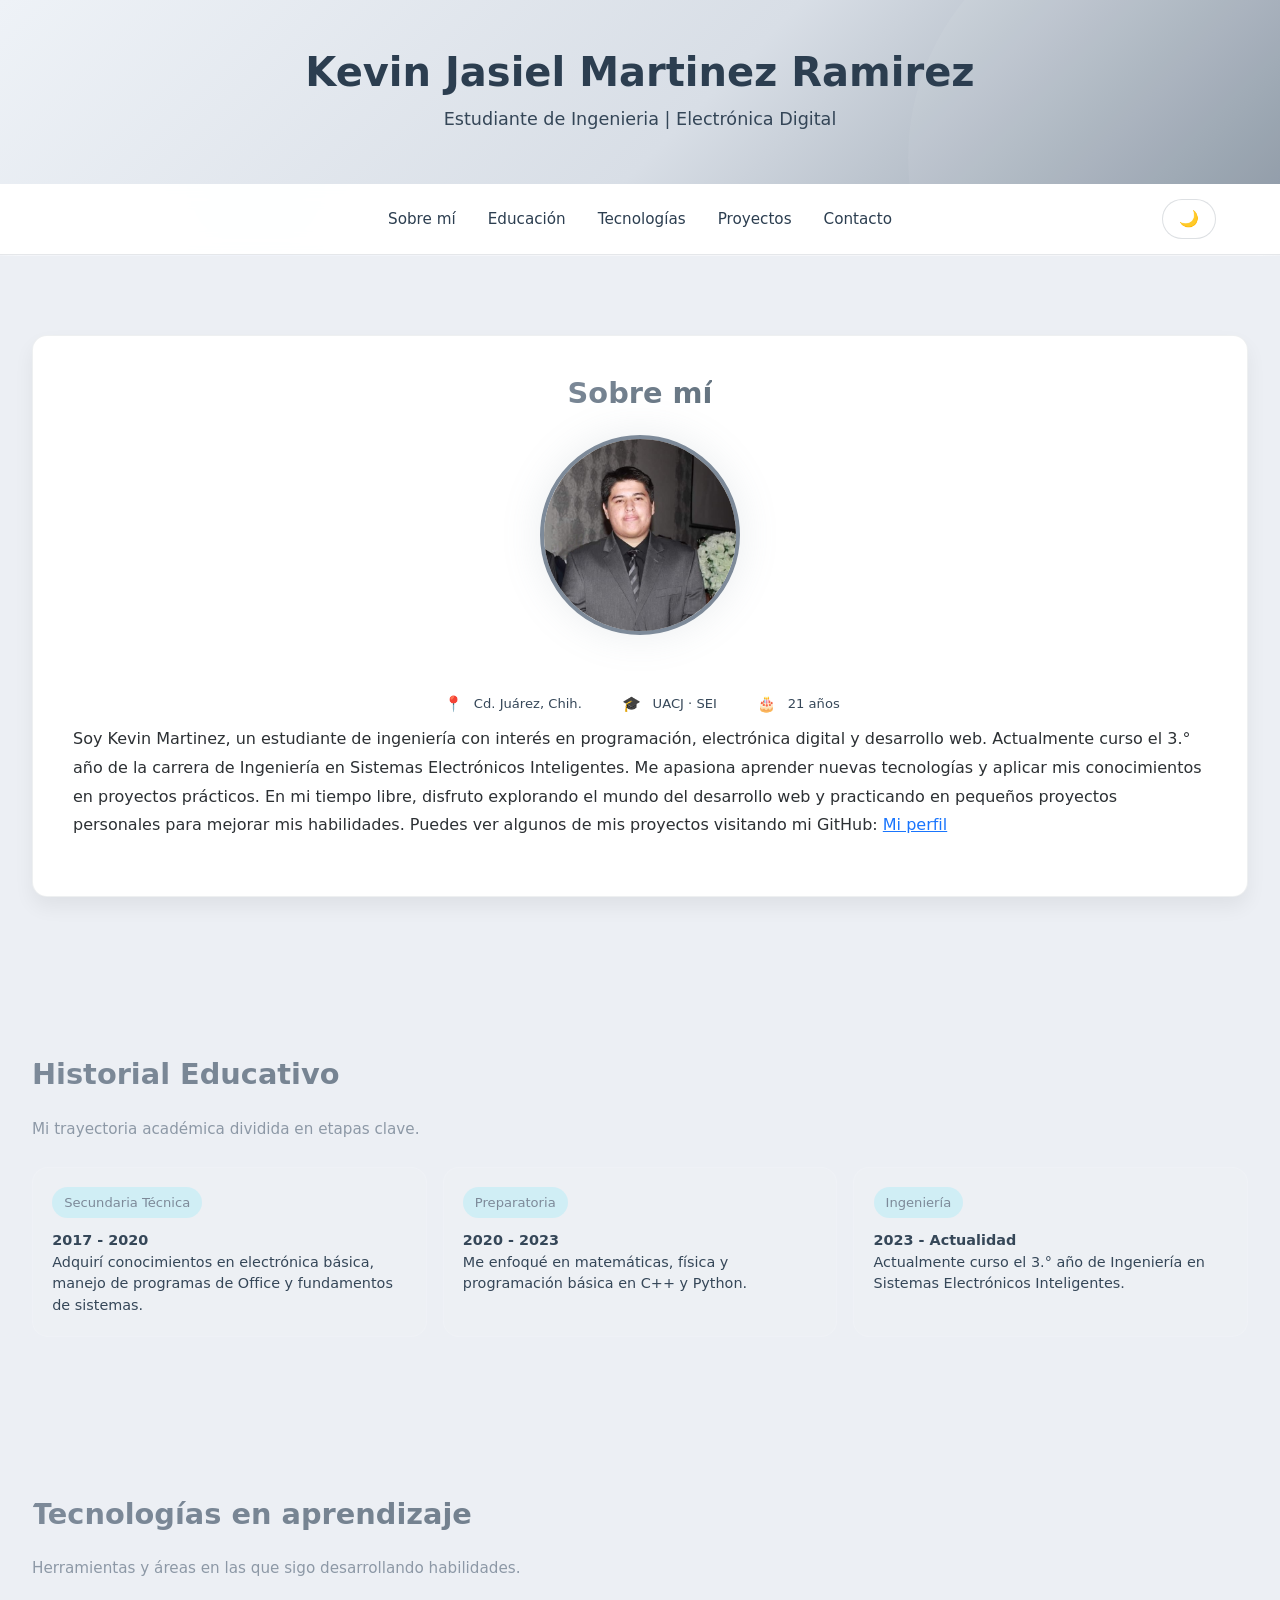
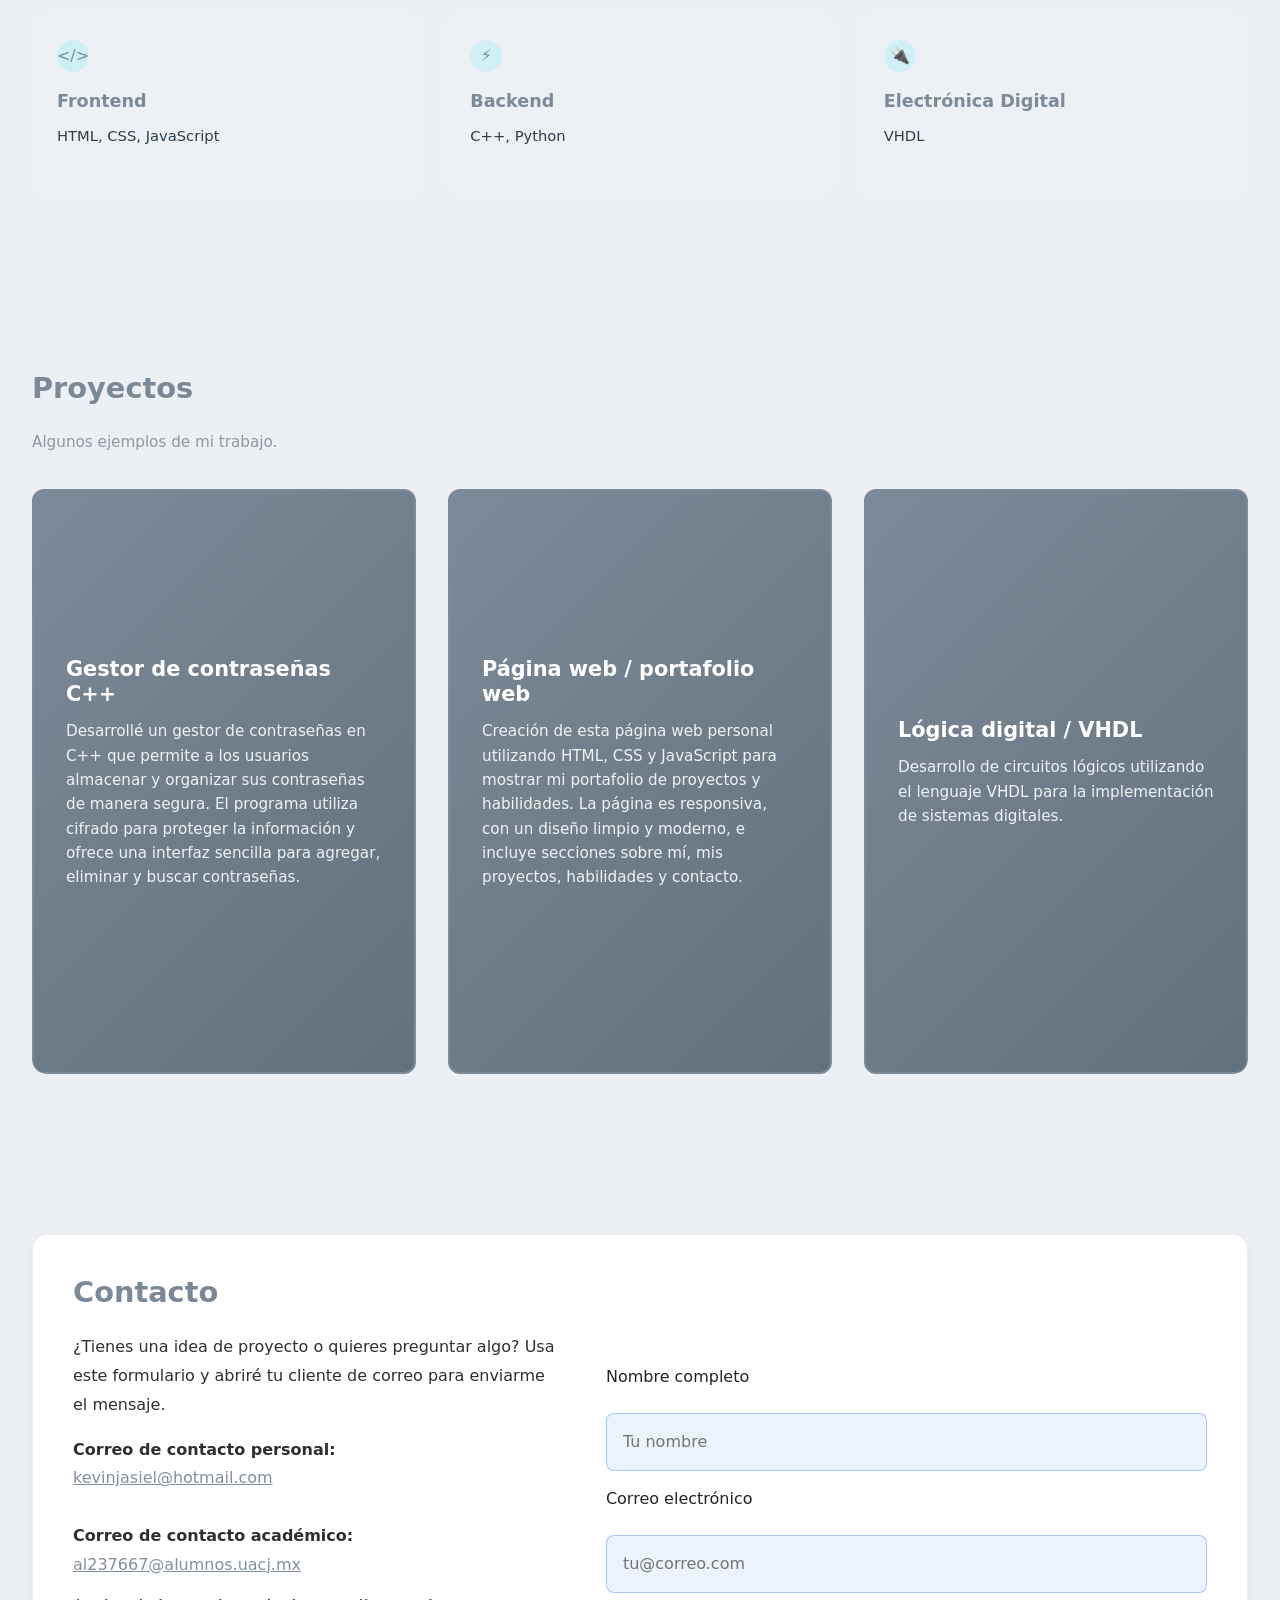
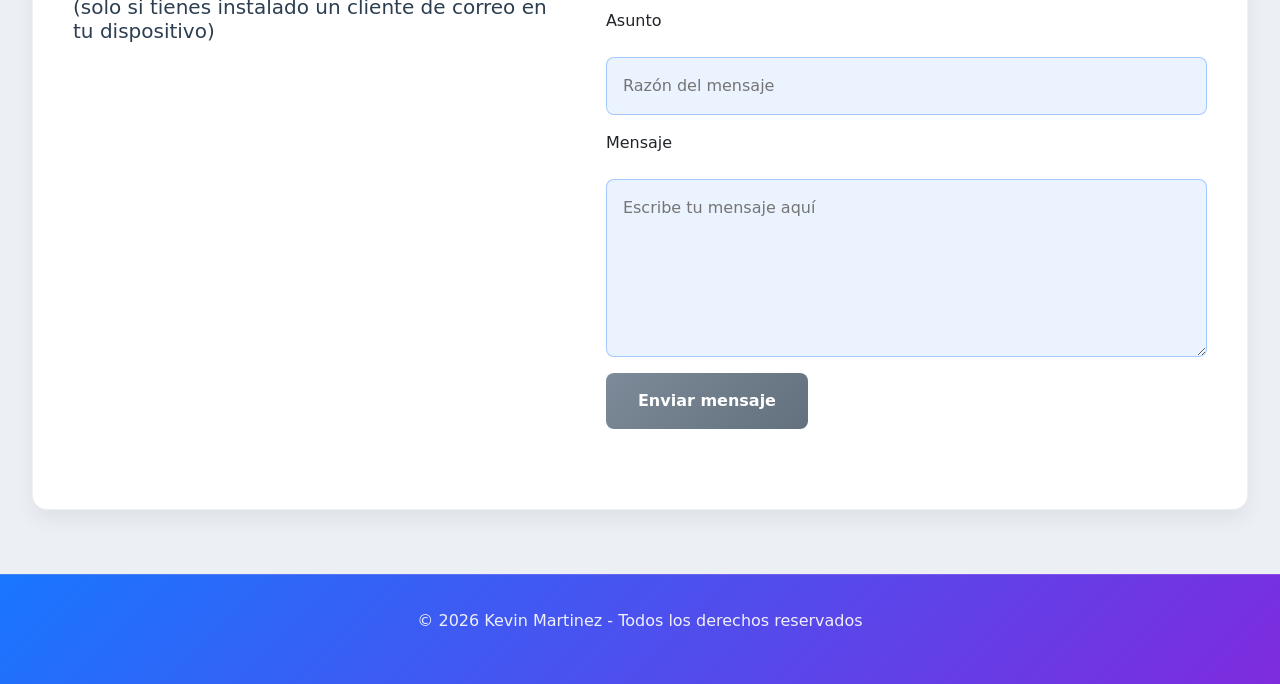
==== commit 90ee14b5: "Add files via upload" ====
--- a/index.html
+++ b/index.html
@@ -85,7 +85,7 @@
                     de la carrera de Ingeniería en Sistemas Electrónicos Inteligentes. 
                  Me apasiona aprender nuevas tecnologías y aplicar mis conocimientos en proyectos 
                  prácticos. En mi tiempo libre, disfruto explorando el mundo del desarrollo web y
-                 practicando en pequerños proyectos personales para mejorar mis habilidades.
+                 practicando en pequeños proyectos personales para mejorar mis habilidades.
                  Puedes ver algunos de mis proyectos <!-- Enlace externo: abrir en nueva pestaña -->
                  visitando mi GitHub:
                 <a href="https://github.com/jasssyel" target="_blank" rel="noopener noreferrer">Mi perfil</a>
